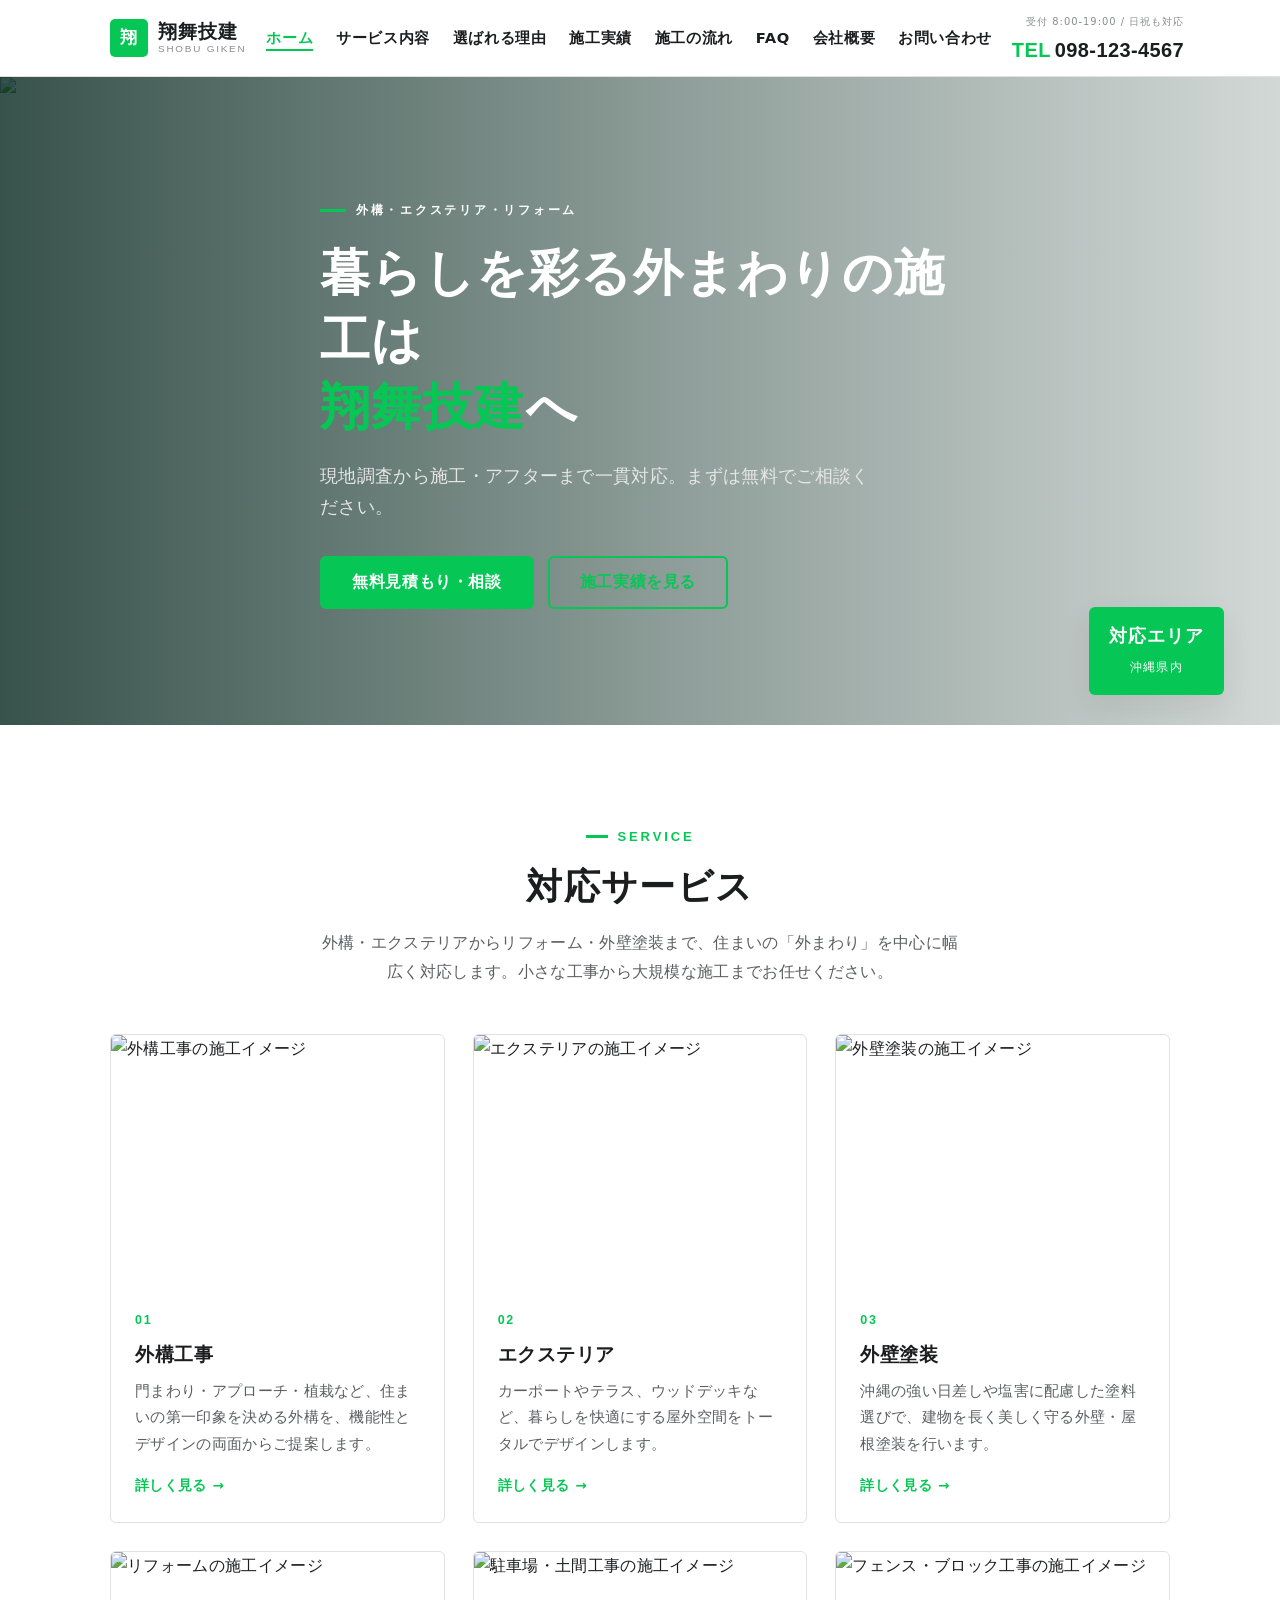
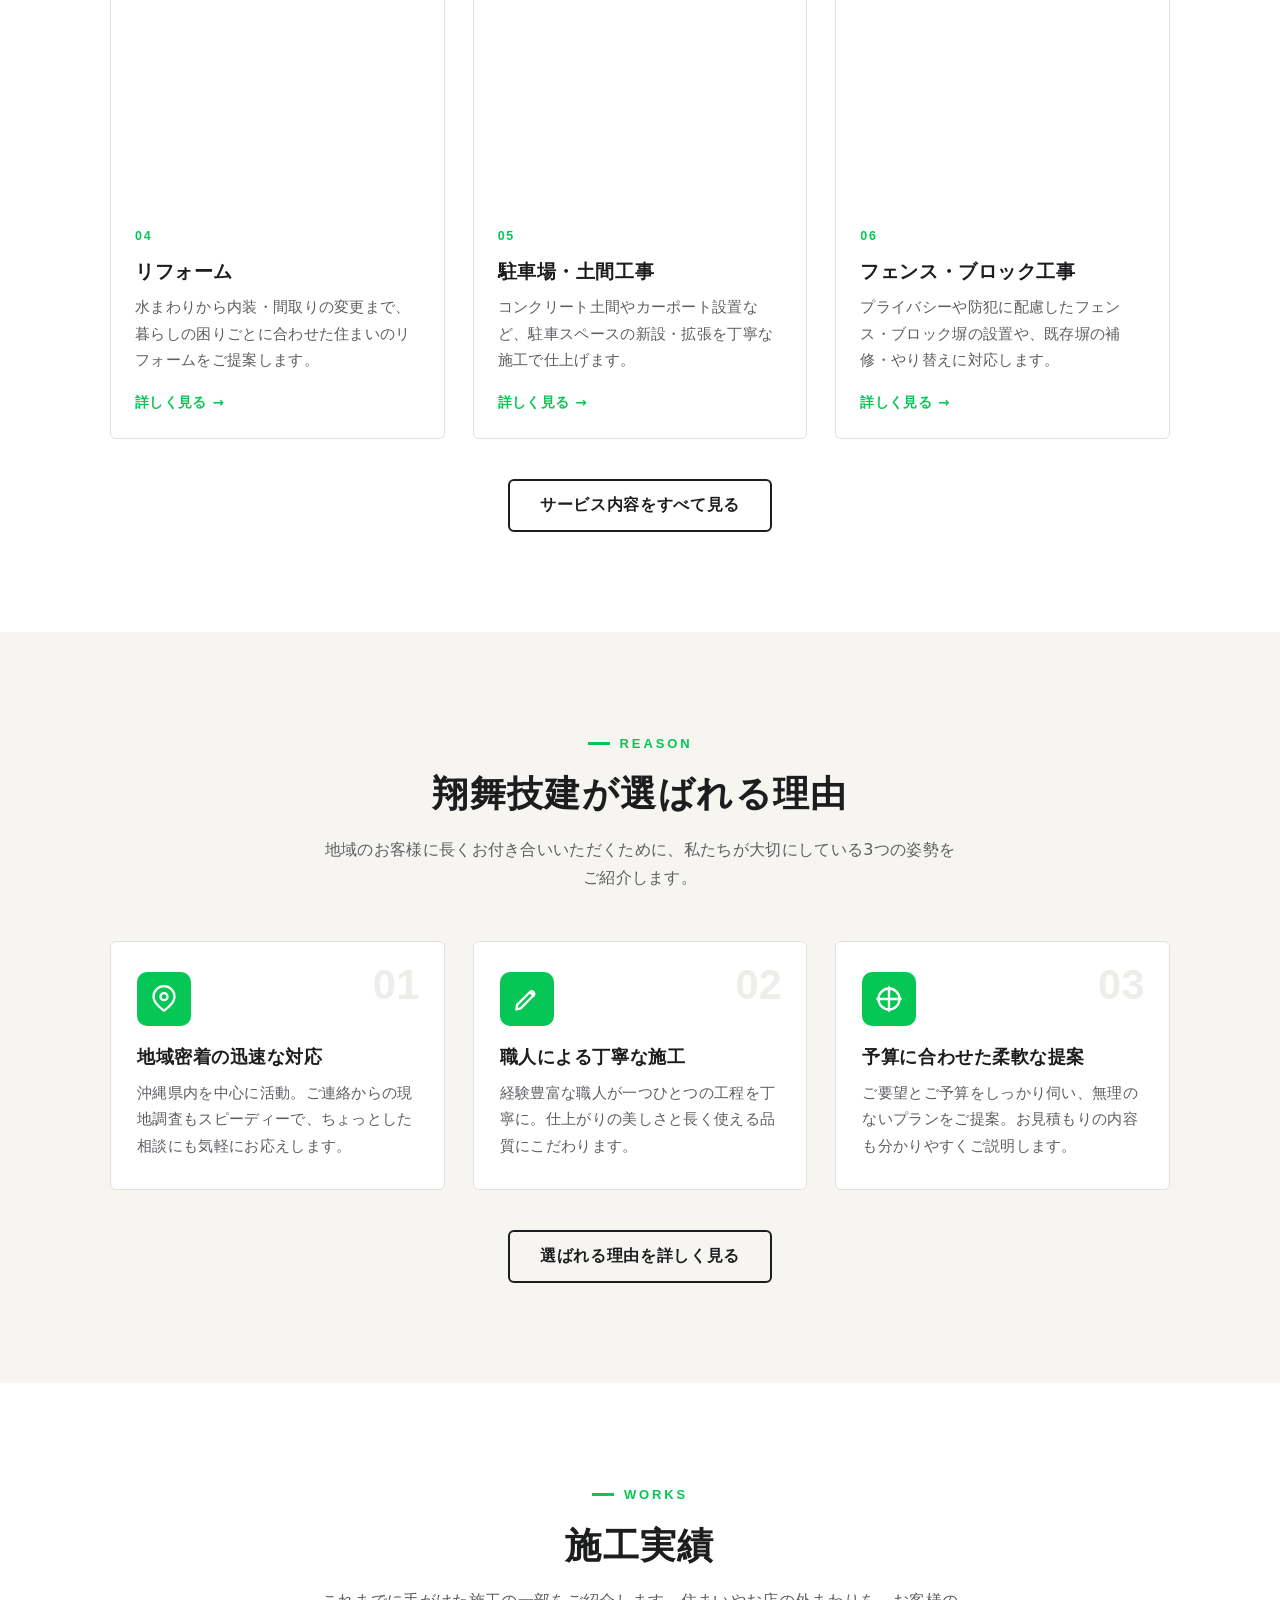
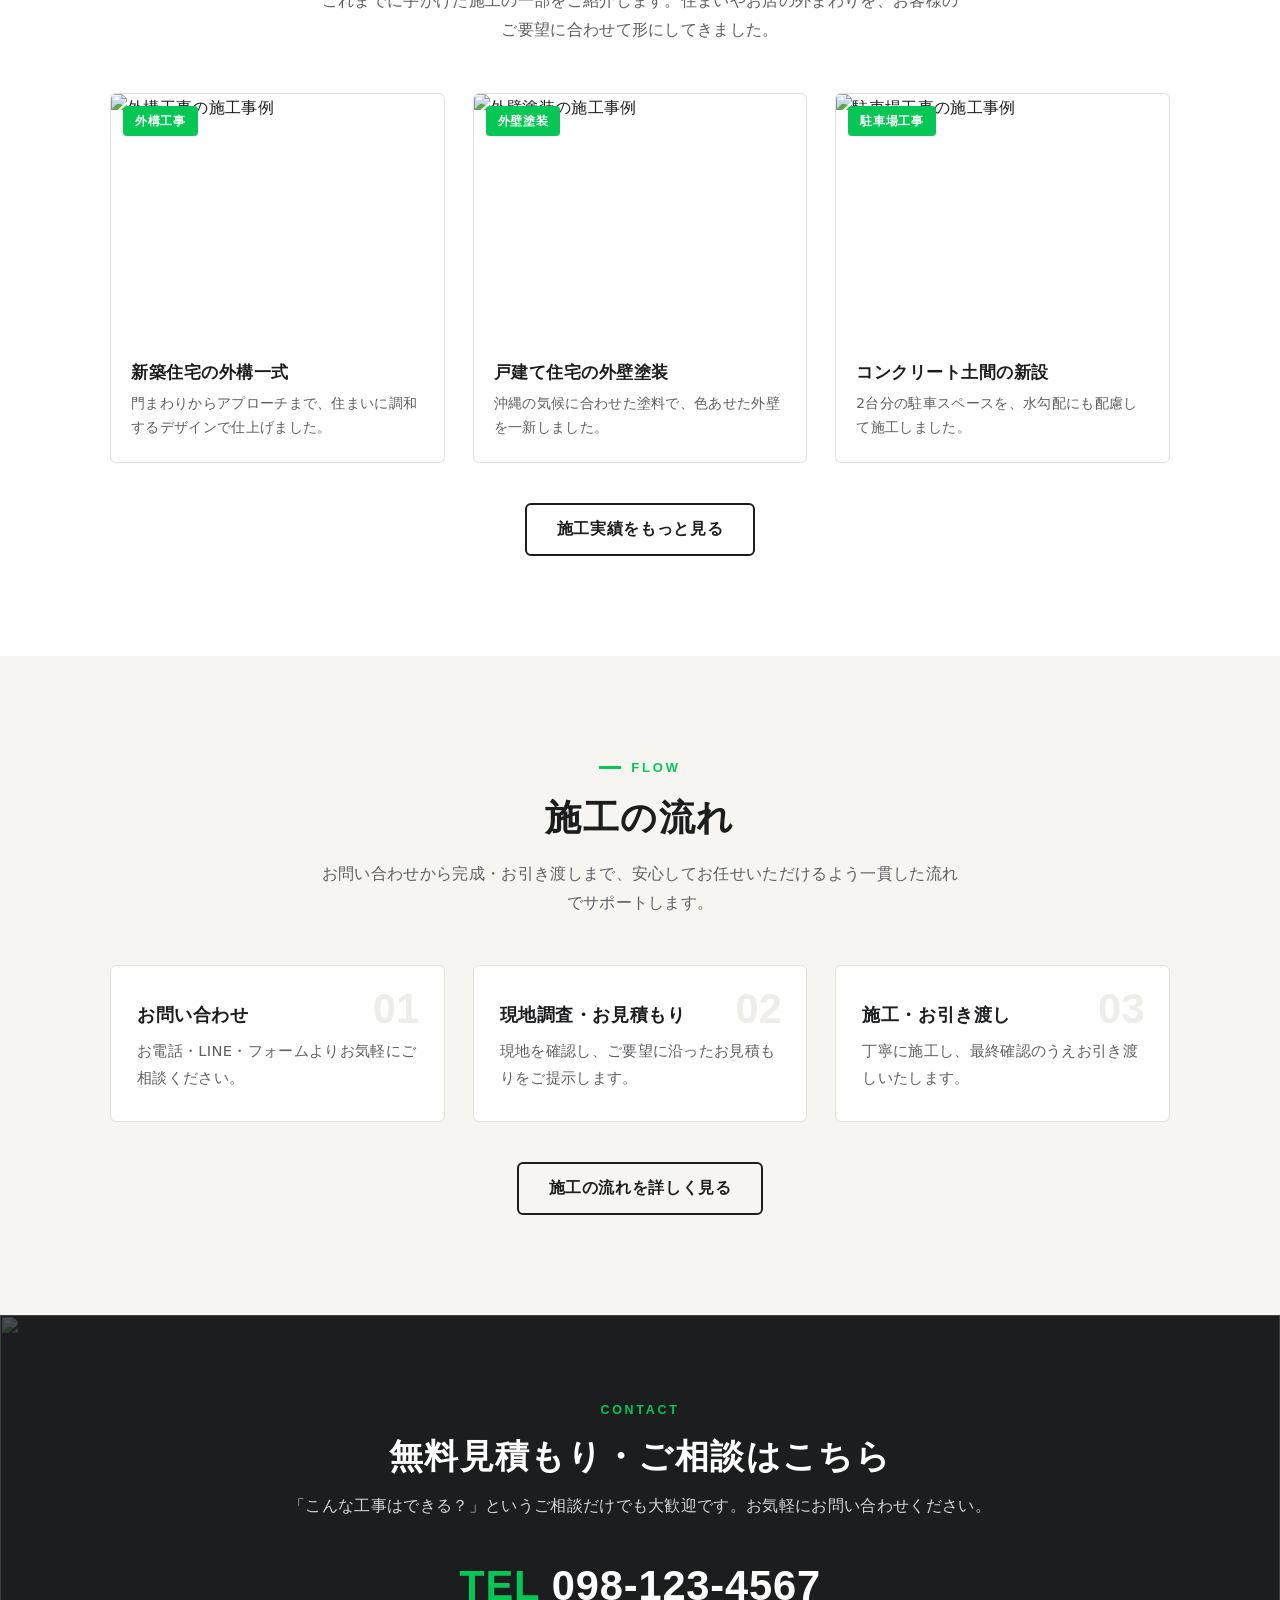
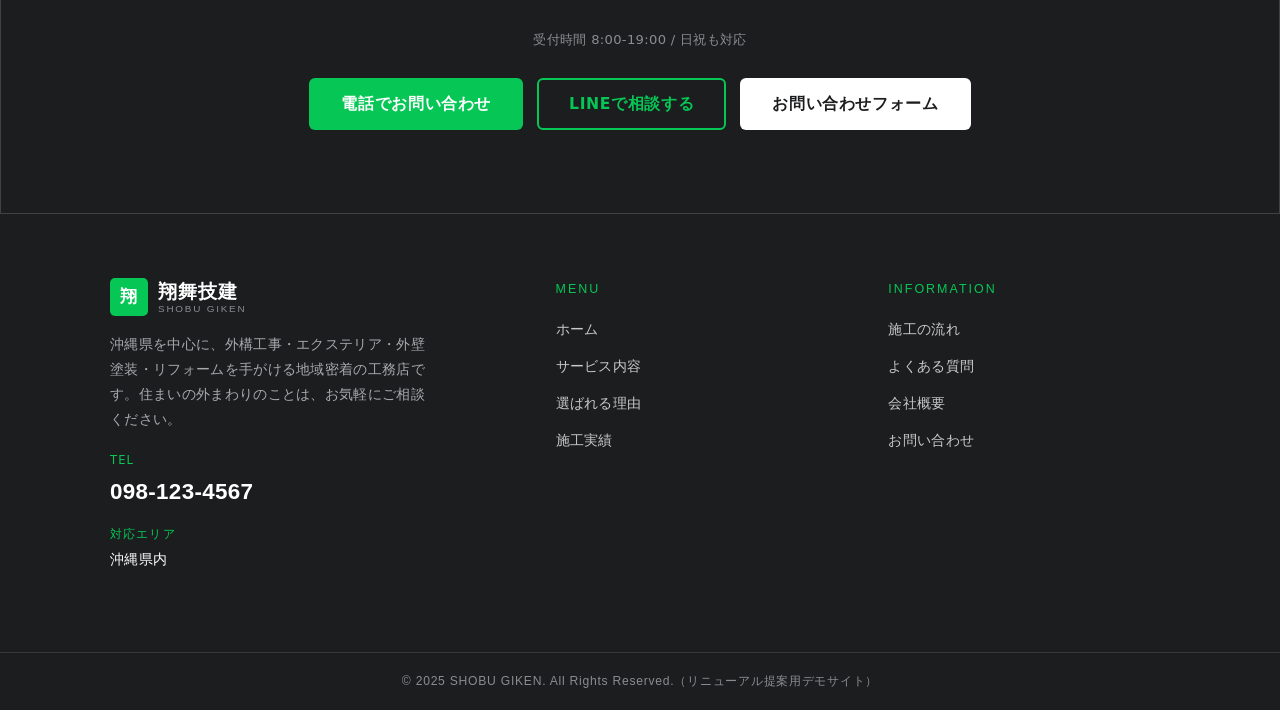
==== index.html @ d0e935ce "first commit" ====
<!DOCTYPE html>
<html lang="ja">
<head>
  <meta charset="UTF-8">
  <meta name="viewport" content="width=device-width, initial-scale=1.0">
  <title>翔舞技建｜沖縄の外構工事・エクステリア・リフォーム</title>
  <meta name="description" content="沖縄県で外構工事・エクステリア・外壁塗装・リフォームを手がける翔舞技建。地域に根ざした確かな施工で、住まいの外まわりからリフォームまで安心をお届けします。">
  <link rel="stylesheet" href="css/style.css">
</head>
<body>

  <!-- ============ 共通ヘッダー ============ -->
  <header class="site-header">
    <div class="container header-inner">
      <!-- ロゴ -->
      <a href="index.html" class="logo">
        <span class="logo__mark">翔</span>
        <span class="logo__text">
          <span class="logo__name">翔舞技建</span>
          <span class="logo__sub">Shobu Giken</span>
        </span>
      </a>

      <!-- グローバルナビ -->
      <nav class="gnav" id="globalNav" aria-label="メインメニュー">
        <ul class="gnav__list">
          <li><a href="index.html"    class="gnav__link is-active">ホーム</a></li>
          <li><a href="service.html"  class="gnav__link">サービス内容</a></li>
          <li><a href="strength.html" class="gnav__link">選ばれる理由</a></li>
          <li><a href="works.html"    class="gnav__link">施工実績</a></li>
          <li><a href="flow.html"     class="gnav__link">施工の流れ</a></li>
          <li><a href="faq.html"      class="gnav__link">FAQ</a></li>
          <li><a href="company.html"  class="gnav__link">会社概要</a></li>
          <li><a href="contact.html"  class="gnav__link">お問い合わせ</a></li>
        </ul>
        <!-- スマホドロワー内に電話を再掲 -->
        <a href="tel:0981234567" class="gnav__tel">
          <small>お電話でのお問い合わせ</small>
          <b>098-123-4567</b>
        </a>
      </nav>

      <!-- 電話番号（PCヘッダー右上） -->
      <a href="tel:0981234567" class="header-tel">
        <span class="header-tel__label">受付 8:00-19:00 / 日祝も対応</span>
        <span class="header-tel__num"><span>TEL</span>098-123-4567</span>
      </a>

      <!-- ハンバーガー -->
      <button class="hamburger" type="button" aria-label="メニューを開く" aria-controls="globalNav" aria-expanded="false">
        <span></span>
      </button>
    </div>
  </header>
  <div class="nav-overlay" aria-hidden="true"></div>

  <!-- ============ ファーストビュー ============ -->
  <section class="hero">
    <img class="hero__bg" src="https://images.unsplash.com/photo-1568605114967-8130f3a36994?auto=format&fit=crop&w=1600&q=80" alt="外構の施工イメージ">
    <div class="container hero__inner">
      <p class="hero__eyebrow">外構・エクステリア・リフォーム</p>
      <h1 class="hero__title">暮らしを彩る外まわりの施工は<br><span class="accent">翔舞技建</span>へ</h1>
      <p class="hero__sub">現地調査から施工・アフターまで一貫対応。まずは無料でご相談ください。</p>
      <div class="hero__actions">
        <a href="contact.html" class="btn btn--primary">無料見積もり・相談</a>
        <a href="works.html" class="btn btn--line">施工実績を見る</a>
      </div>
    </div>
    <div class="hero__badge">
      <strong>対応エリア</strong>
      <span>沖縄県内</span>
    </div>
  </section>

  <!-- ============ サービス概要 ============ -->
  <section class="section">
    <div class="container">
      <div class="center-head reveal">
        <p class="eyebrow">Service</p>
        <h2 class="section-title">対応サービス</h2>
        <p class="section-lead">外構・エクステリアからリフォーム・外壁塗装まで、住まいの「外まわり」を中心に幅広く対応します。小さな工事から大規模な施工までお任せください。</p>
      </div>

      <div class="grid grid--3" style="margin-top:48px;">
        <article class="service-card reveal">
          <img class="service-card__img" src="https://source.unsplash.com/800x600/?exterior,gate" alt="外構工事の施工イメージ">
          <div class="service-card__body">
            <span class="service-card__no">01</span>
            <h3 class="service-card__title">外構工事</h3>
            <p class="service-card__text">門まわり・アプローチ・植栽など、住まいの第一印象を決める外構を、機能性とデザインの両面からご提案します。</p>
            <a href="service.html" class="service-card__more">詳しく見る</a>
          </div>
        </article>

        <article class="service-card reveal">
          <img class="service-card__img" src="https://source.unsplash.com/800x600/?deck,terrace" alt="エクステリアの施工イメージ">
          <div class="service-card__body">
            <span class="service-card__no">02</span>
            <h3 class="service-card__title">エクステリア</h3>
            <p class="service-card__text">カーポートやテラス、ウッドデッキなど、暮らしを快適にする屋外空間をトータルでデザインします。</p>
            <a href="service.html" class="service-card__more">詳しく見る</a>
          </div>
        </article>

        <article class="service-card reveal">
          <img class="service-card__img" src="https://source.unsplash.com/800x600/?painting,house" alt="外壁塗装の施工イメージ">
          <div class="service-card__body">
            <span class="service-card__no">03</span>
            <h3 class="service-card__title">外壁塗装</h3>
            <p class="service-card__text">沖縄の強い日差しや塩害に配慮した塗料選びで、建物を長く美しく守る外壁・屋根塗装を行います。</p>
            <a href="service.html" class="service-card__more">詳しく見る</a>
          </div>
        </article>

        <article class="service-card reveal">
          <img class="service-card__img" src="https://source.unsplash.com/800x600/?interior,renovation" alt="リフォームの施工イメージ">
          <div class="service-card__body">
            <span class="service-card__no">04</span>
            <h3 class="service-card__title">リフォーム</h3>
            <p class="service-card__text">水まわりから内装・間取りの変更まで、暮らしの困りごとに合わせた住まいのリフォームをご提案します。</p>
            <a href="service.html" class="service-card__more">詳しく見る</a>
          </div>
        </article>

        <article class="service-card reveal">
          <img class="service-card__img" src="https://source.unsplash.com/800x600/?parking,concrete" alt="駐車場・土間工事の施工イメージ">
          <div class="service-card__body">
            <span class="service-card__no">05</span>
            <h3 class="service-card__title">駐車場・土間工事</h3>
            <p class="service-card__text">コンクリート土間やカーポート設置など、駐車スペースの新設・拡張を丁寧な施工で仕上げます。</p>
            <a href="service.html" class="service-card__more">詳しく見る</a>
          </div>
        </article>

        <article class="service-card reveal">
          <img class="service-card__img" src="https://source.unsplash.com/800x600/?fence,wall" alt="フェンス・ブロック工事の施工イメージ">
          <div class="service-card__body">
            <span class="service-card__no">06</span>
            <h3 class="service-card__title">フェンス・ブロック工事</h3>
            <p class="service-card__text">プライバシーや防犯に配慮したフェンス・ブロック塀の設置や、既存塀の補修・やり替えに対応します。</p>
            <a href="service.html" class="service-card__more">詳しく見る</a>
          </div>
        </article>
      </div>

      <div class="text-center" style="margin-top:40px;">
        <a href="service.html" class="btn btn--ghost">サービス内容をすべて見る</a>
      </div>
    </div>
  </section>

  <!-- ============ 選ばれる理由（概要） ============ -->
  <section class="section section--paper">
    <div class="container">
      <div class="center-head reveal">
        <p class="eyebrow">Reason</p>
        <h2 class="section-title">翔舞技建が選ばれる理由</h2>
        <p class="section-lead">地域のお客様に長くお付き合いいただくために、私たちが大切にしている3つの姿勢をご紹介します。</p>
      </div>

      <div class="grid grid--3" style="margin-top:48px;">
        <div class="reason-card reveal">
          <span class="reason-card__no">01</span>
          <div class="reason-card__icon" aria-hidden="true">
            <svg viewBox="0 0 24 24" fill="none" stroke="currentColor" stroke-width="2" stroke-linecap="round" stroke-linejoin="round"><path d="M21 10c0 6-9 12-9 12s-9-6-9-12a9 9 0 0 1 18 0Z"/><circle cx="12" cy="10" r="3"/></svg>
          </div>
          <h3 class="reason-card__title">地域密着の迅速な対応</h3>
          <p class="reason-card__text">沖縄県内を中心に活動。ご連絡からの現地調査もスピーディーで、ちょっとした相談にも気軽にお応えします。</p>
        </div>

        <div class="reason-card reveal">
          <span class="reason-card__no">02</span>
          <div class="reason-card__icon" aria-hidden="true">
            <svg viewBox="0 0 24 24" fill="none" stroke="currentColor" stroke-width="2" stroke-linecap="round" stroke-linejoin="round"><path d="m14.7 6.3 3 3M3 21l3.5-1 11-11a2.1 2.1 0 0 0-3-3l-11 11Z"/></svg>
          </div>
          <h3 class="reason-card__title">職人による丁寧な施工</h3>
          <p class="reason-card__text">経験豊富な職人が一つひとつの工程を丁寧に。仕上がりの美しさと長く使える品質にこだわります。</p>
        </div>

        <div class="reason-card reveal">
          <span class="reason-card__no">03</span>
          <div class="reason-card__icon" aria-hidden="true">
            <svg viewBox="0 0 24 24" fill="none" stroke="currentColor" stroke-width="2" stroke-linecap="round" stroke-linejoin="round"><path d="M12 2v20M2 12h20"/><circle cx="12" cy="12" r="9"/></svg>
          </div>
          <h3 class="reason-card__title">予算に合わせた柔軟な提案</h3>
          <p class="reason-card__text">ご要望とご予算をしっかり伺い、無理のないプランをご提案。お見積もりの内容も分かりやすくご説明します。</p>
        </div>
      </div>

      <div class="text-center" style="margin-top:40px;">
        <a href="strength.html" class="btn btn--ghost">選ばれる理由を詳しく見る</a>
      </div>
    </div>
  </section>

  <!-- ============ 施工実績（一部） ============ -->
  <section class="section">
    <div class="container">
      <div class="center-head reveal">
        <p class="eyebrow">Works</p>
        <h2 class="section-title">施工実績</h2>
        <p class="section-lead">これまでに手がけた施工の一部をご紹介します。住まいやお店の外まわりを、お客様のご要望に合わせて形にしてきました。</p>
      </div>

      <div class="grid grid--3" style="margin-top:48px;">
        <article class="work-card reveal">
          <div class="work-card__thumb">
            <img src="https://placehold.co/800x600/d9d7d3/8a8c90?text=WORKS+01" alt="外構工事の施工事例">
            <span class="work-card__cat">外構工事</span>
          </div>
          <div class="work-card__body">
            <h3 class="work-card__title">新築住宅の外構一式</h3>
            <p class="work-card__text">門まわりからアプローチまで、住まいに調和するデザインで仕上げました。</p>
          </div>
        </article>

        <article class="work-card reveal">
          <div class="work-card__thumb">
            <img src="https://placehold.co/800x600/d3d1cd/8a8c90?text=WORKS+02" alt="外壁塗装の施工事例">
            <span class="work-card__cat">外壁塗装</span>
          </div>
          <div class="work-card__body">
            <h3 class="work-card__title">戸建て住宅の外壁塗装</h3>
            <p class="work-card__text">沖縄の気候に合わせた塗料で、色あせた外壁を一新しました。</p>
          </div>
        </article>

        <article class="work-card reveal">
          <div class="work-card__thumb">
            <img src="https://placehold.co/800x600/d9d7d3/8a8c90?text=WORKS+03" alt="駐車場工事の施工事例">
            <span class="work-card__cat">駐車場工事</span>
          </div>
          <div class="work-card__body">
            <h3 class="work-card__title">コンクリート土間の新設</h3>
            <p class="work-card__text">2台分の駐車スペースを、水勾配にも配慮して施工しました。</p>
          </div>
        </article>
      </div>

      <div class="text-center" style="margin-top:40px;">
        <a href="works.html" class="btn btn--ghost">施工実績をもっと見る</a>
      </div>
    </div>
  </section>

  <!-- ============ 施工の流れ（簡易） ============ -->
  <section class="section section--paper">
    <div class="container">
      <div class="center-head reveal">
        <p class="eyebrow">Flow</p>
        <h2 class="section-title">施工の流れ</h2>
        <p class="section-lead">お問い合わせから完成・お引き渡しまで、安心してお任せいただけるよう一貫した流れでサポートします。</p>
      </div>

      <div class="grid grid--3" style="margin-top:48px;">
        <div class="reason-card reveal">
          <span class="reason-card__no">01</span>
          <h3 class="reason-card__title" style="margin-top:6px;">お問い合わせ</h3>
          <p class="reason-card__text">お電話・LINE・フォームよりお気軽にご相談ください。</p>
        </div>
        <div class="reason-card reveal">
          <span class="reason-card__no">02</span>
          <h3 class="reason-card__title" style="margin-top:6px;">現地調査・お見積もり</h3>
          <p class="reason-card__text">現地を確認し、ご要望に沿ったお見積もりをご提示します。</p>
        </div>
        <div class="reason-card reveal">
          <span class="reason-card__no">03</span>
          <h3 class="reason-card__title" style="margin-top:6px;">施工・お引き渡し</h3>
          <p class="reason-card__text">丁寧に施工し、最終確認のうえお引き渡しいたします。</p>
        </div>
      </div>

      <div class="text-center" style="margin-top:40px;">
        <a href="flow.html" class="btn btn--ghost">施工の流れを詳しく見る</a>
      </div>
    </div>
  </section>

  <!-- ============ CTA ============ -->
  <section class="cta">
    <img class="cta__bg" src="https://placehold.co/1600x600/1c1d1f/3a3c42?text=+" alt="">
    <div class="container cta__inner">
      <p class="cta__eyebrow">Contact</p>
      <h2 class="cta__title">無料見積もり・ご相談はこちら</h2>
      <p class="cta__text">「こんな工事はできる？」というご相談だけでも大歓迎です。お気軽にお問い合わせください。</p>
      <p class="cta__tel"><span>TEL</span> 098-123-4567</p>
      <p class="cta__hours">受付時間 8:00-19:00 / 日祝も対応</p>
      <div class="cta__actions">
        <a href="tel:0981234567" class="btn btn--primary">電話でお問い合わせ</a>
        <a href="#" class="btn btn--line">LINEで相談する</a>
        <a href="contact.html" class="btn btn--white">お問い合わせフォーム</a>
      </div>
    </div>
  </section>

  <!-- ============ 共通フッター ============ -->
  <footer class="site-footer">
    <div class="container footer-top">
      <div class="footer-brand">
        <a href="index.html" class="logo">
          <span class="logo__mark">翔</span>
          <span class="logo__text">
            <span class="logo__name">翔舞技建</span>
            <span class="logo__sub">Shobu Giken</span>
          </span>
        </a>
        <p class="footer-desc">沖縄県を中心に、外構工事・エクステリア・外壁塗装・リフォームを手がける地域密着の工務店です。住まいの外まわりのことは、お気軽にご相談ください。</p>
        <dl class="footer-info">
          <dt>TEL</dt>
          <dd class="tel-big">098-123-4567</dd>
          <dt>対応エリア</dt>
          <dd>沖縄県内</dd>
        </dl>
      </div>

      <div class="footer-col">
        <p class="footer-col__title">Menu</p>
        <ul class="footer-nav">
          <li><a href="index.html">ホーム</a></li>
          <li><a href="service.html">サービス内容</a></li>
          <li><a href="strength.html">選ばれる理由</a></li>
          <li><a href="works.html">施工実績</a></li>
        </ul>
      </div>

      <div class="footer-col">
        <p class="footer-col__title">Information</p>
        <ul class="footer-nav">
          <li><a href="flow.html">施工の流れ</a></li>
          <li><a href="faq.html">よくある質問</a></li>
          <li><a href="company.html">会社概要</a></li>
          <li><a href="contact.html">お問い合わせ</a></li>
        </ul>
      </div>
    </div>
    <div class="footer-bottom">
      &copy; 2025 SHOBU GIKEN. All Rights Reserved.（リニューアル提案用デモサイト）
    </div>
  </footer>

  <!-- ============ スマホ下部固定CTA ============ -->
  <nav class="sp-cta" aria-label="お問い合わせ">
    <a class="sp-cta__tel" href="tel:0981234567">
      <svg viewBox="0 0 24 24" fill="none" stroke="currentColor" stroke-width="2" stroke-linecap="round" stroke-linejoin="round"><path d="M22 16.92v3a2 2 0 0 1-2.18 2 19.79 19.79 0 0 1-8.63-3.07 19.5 19.5 0 0 1-6-6 19.79 19.79 0 0 1-3.07-8.67A2 2 0 0 1 4.11 2h3a2 2 0 0 1 2 1.72c.13.96.36 1.9.7 2.81a2 2 0 0 1-.45 2.11L8.09 9.91a16 16 0 0 0 6 6l1.27-1.27a2 2 0 0 1 2.11-.45c.91.34 1.85.57 2.81.7A2 2 0 0 1 22 16.92Z"/></svg>
      電話
    </a>
    <a class="sp-cta__line" href="#">
      <svg viewBox="0 0 24 24" fill="none" stroke="currentColor" stroke-width="2" stroke-linecap="round" stroke-linejoin="round"><path d="M21 11.5a8.38 8.38 0 0 1-8.5 8.5 8.5 8.5 0 0 1-3.8-.9L3 21l1.9-5.7A8.38 8.38 0 0 1 4 11.5 8.5 8.5 0 0 1 12.5 3 8.38 8.38 0 0 1 21 11.5Z"/></svg>
      LINE
    </a>
    <a class="sp-cta__form" href="contact.html">
      <svg viewBox="0 0 24 24" fill="none" stroke="currentColor" stroke-width="2" stroke-linecap="round" stroke-linejoin="round"><path d="M4 4h16v12H5.17L4 17.17V4Z"/><path d="M8 9h8M8 12h5"/></svg>
      無料相談
    </a>
  </nav>

  <script src="js/main.js"></script>
</body>
</html>
---- css/style.css ----
@charset "UTF-8";
/* =============================================================
   翔舞技建 リニューアル提案デモ  共通スタイル
   配色 : 白 / オフホワイト / インク(黒) / グレー + アクセント(オレンジ)
   ============================================================= */

/* -------------------------------------------------------------
   1. デザイントークン（CSS変数）
   ------------------------------------------------------------- */
:root {
  /* カラー */
  --c-white:   #ffffff;
  --c-paper:   #f6f5f2;   /* セクション背景の微妙な暖色オフホワイト */
  --c-paper-2: #efedea;
  --c-ink:     #1c1d1f;   /* ほぼ黒（見出し・ヘッダー・フッター） */
  --c-ink-2:   #2a2b2e;
  --c-gray:    #5c5e62;   /* 本文グレー */
  --c-gray-2:  #8a8c90;   /* 補助テキスト */
  --c-line:    #e3e1dd;   /* 罫線 */
  --c-accent:  #06c755;   /* アクセント：グリーン（参考サイト寄せ） */
  --c-accent-d:#058a44;   /* アクセント濃（hover） */
  --c-line-acc:#dff8e8;   /* アクセント薄 */

  /* タイポ */
  --font-base: "Hiragino Kaku Gothic ProN", "Hiragino Sans",
               "BIZ UDPGothic", "Yu Gothic", "Meiryo", system-ui, sans-serif;
  --font-en:   "Helvetica Neue", Arial, "Hiragino Kaku Gothic ProN", sans-serif;

  /* レイアウト */
  --container: 1140px;
  --gutter: clamp(20px, 5vw, 40px);
  --radius: 6px;
  --shadow: 0 12px 30px rgba(28, 29, 31, 0.08);
  --shadow-hover: 0 18px 40px rgba(28, 29, 31, 0.14);
  --header-h: 76px;
}

/* -------------------------------------------------------------
   2. リセット / ベース
   ------------------------------------------------------------- */
*, *::before, *::after { box-sizing: border-box; }

html { scroll-behavior: smooth; }

body {
  margin: 0;
  font-family: var(--font-base);
  color: var(--c-ink);
  background: var(--c-white);
  line-height: 1.8;
  font-size: 16px;
  letter-spacing: 0.02em;
  -webkit-font-smoothing: antialiased;
  /* スマホ下部固定CTA分の余白（後でメディアクエリで調整） */
}

img { max-width: 100%; height: auto; display: block; }

a { color: inherit; text-decoration: none; transition: color 0.2s ease; }

h1, h2, h3, h4 { line-height: 1.4; margin: 0; font-weight: 700; }

p { margin: 0; }

ul { margin: 0; padding: 0; list-style: none; }

/* アクセシビリティ：キーボードフォーカス */
a:focus-visible, button:focus-visible, input:focus-visible,
textarea:focus-visible, select:focus-visible, summary:focus-visible {
  outline: 3px solid var(--c-accent);
  outline-offset: 2px;
}

/* モーション控えめ設定の尊重 */
@media (prefers-reduced-motion: reduce) {
  * { animation: none !important; transition: none !important; scroll-behavior: auto !important; }
}

/* -------------------------------------------------------------
   3. レイアウト共通ユーティリティ
   ------------------------------------------------------------- */
.container {
  width: 100%;
  max-width: var(--container);
  margin-inline: auto;
  padding-inline: var(--gutter);
}

.section {
  padding-block: clamp(56px, 8vw, 100px);
}

.section--paper { background: var(--c-paper); }
.section--ink   { background: var(--c-ink); color: var(--c-white); }

/* セクション見出しの「作法」：アクセント角 + 英字ラベル + 日本語見出し */
.eyebrow {
  display: inline-flex;
  align-items: center;
  gap: 10px;
  font-family: var(--font-en);
  font-size: 13px;
  font-weight: 700;
  letter-spacing: 0.22em;
  text-transform: uppercase;
  color: var(--c-accent);
  margin: 0 0 14px;
}
.eyebrow::before {
  content: "";
  width: 22px;
  height: 3px;
  background: var(--c-accent);
  display: inline-block;
}

.section-title {
  font-size: clamp(1.5rem, 1.1rem + 1.8vw, 2.25rem);
  letter-spacing: 0.04em;
  margin-bottom: 16px;
}
.section-lead {
  color: var(--c-gray);
  max-width: 640px;
  font-size: 1rem;
}
.section--ink .section-lead { color: #d6d6d6; }

.text-center { text-align: center; }
.center-head { display: flex; flex-direction: column; align-items: center; }
.center-head .section-lead { text-align: center; }

/* -------------------------------------------------------------
   4. ボタン
   ------------------------------------------------------------- */
.btn {
  display: inline-flex;
  align-items: center;
  justify-content: center;
  gap: 8px;
  padding: 15px 30px;
  font-family: var(--font-base);
  font-size: 0.98rem;
  font-weight: 700;
  letter-spacing: 0.04em;
  border: 2px solid transparent;
  border-radius: var(--radius);
  cursor: pointer;
  transition: transform 0.15s ease, background 0.2s ease, color 0.2s ease, border-color 0.2s ease;
  line-height: 1.2;
}
.btn:hover { transform: translateY(-2px); }

.btn--primary { background: var(--c-accent); color: #fff; }
.btn--primary:hover { background: var(--c-accent-d); }

.btn--line { background: transparent; color: var(--c-accent); border-color: var(--c-accent); }
.btn--line:hover { background: var(--c-accent); color: #fff; }

.btn--ghost { background: transparent; color: var(--c-ink); border-color: var(--c-ink); }
.btn--ghost:hover { background: var(--c-ink); color: #fff; }

.btn--ghost-light { background: transparent; color: #fff; border-color: rgba(255,255,255,0.6); }
.btn--ghost-light:hover { background: #fff; color: var(--c-ink); border-color: #fff; }

.btn--white { background: #fff; color: var(--c-ink); }
.btn--white:hover { background: var(--c-paper-2); }

.btn-icon { width: 1.05em; height: 1.05em; flex: none; }

/* -------------------------------------------------------------
   5. ヘッダー / ナビ
   ------------------------------------------------------------- */
.site-header {
  position: sticky;
  top: 0;
  z-index: 50;
  background: rgba(255,255,255,0.96);
  backdrop-filter: blur(6px);
  border-bottom: 1px solid var(--c-line);
}
.header-inner {
  height: var(--header-h);
  display: flex;
  align-items: center;
  justify-content: space-between;
  gap: 20px;
}

/* ヘッダー内の縦揃えを安定させる調整 */
.header-inner > * {
  display: flex;
  align-items: center;
}

.gnav__list { align-items: center; }

/* 電話表示を横並びにして文字のずれを抑える（モバイルは縦並び） */
.header-tel {
  display: flex;
  flex-direction: row;
  align-items: center;
  gap: 12px;
  flex: none;
}
.header-tel__label {
  font-size: 0.72rem;
  letter-spacing: 0.08em;
  color: var(--c-gray-2);
  margin: 0;
}
.header-tel__num {
  font-family: var(--font-en);
  font-size: 1.05rem;
  font-weight: 700;
  line-height: 1;
}

@media (max-width: 900px) {
  .header-tel {
    flex-direction: column;
    align-items: flex-end;
    gap: 2px;
  }
  .gnav { display: none; }
  .hamburger { display: block; }
}

/* ロゴ */
.logo { display: flex; align-items: center; gap: 10px; flex: none; }
.logo__mark {
  width: 38px; height: 38px;
  display: grid; place-items: center;
  background: var(--c-accent);
  color: #fff;
  font-family: var(--font-en);
  font-weight: 700;
  font-size: 1.05rem;
  border-radius: 5px;
}
.logo__text { display: flex; flex-direction: column; line-height: 1.15; }
.logo__name { font-size: 1.2rem; font-weight: 700; letter-spacing: 0.06em; }
.logo__sub  { font-family: var(--font-en); font-size: 0.62rem; letter-spacing: 0.18em; color: var(--c-gray-2); text-transform: uppercase; }

/* PCナビ */
.gnav { margin-left: auto; }
.gnav__list { display: flex; align-items: center; gap: clamp(14px, 1.8vw, 26px); }
.gnav__link {
  position: relative;
  font-size: 0.92rem;
  font-weight: 700;
  letter-spacing: 0.04em;
  padding-block: 6px;
  color: var(--c-ink);
}

/* ナビ・ロゴの文字折返しを防ぎ、縦ずれを回避 */
.gnav__list { flex-wrap: nowrap; }
.gnav__list li { display: inline-flex; align-items: center; }
.gnav__link { white-space: nowrap; line-height: 1; }
.logo__text, .logo__name, .logo__sub { white-space: nowrap; }
.gnav__link::after {
  content: "";
  position: absolute;
  left: 0; bottom: 0;
  width: 100%; height: 2px;
  background: var(--c-accent);
  transform: scaleX(0);
  transform-origin: left;
  transition: transform 0.25s ease;
}
.gnav__link:hover { color: var(--c-accent); }
.gnav__link:hover::after,
.gnav__link.is-active::after { transform: scaleX(1); }
.gnav__link.is-active { color: var(--c-accent); }

/* 電話（ヘッダー右上） */
.header-tel { display: flex; flex-direction: column; align-items: flex-end; line-height: 1.2; flex: none; }
.header-tel__label { font-size: 0.62rem; letter-spacing: 0.1em; color: var(--c-gray-2); }
.header-tel__num {
  font-family: var(--font-en);
  font-size: 1.25rem;
  font-weight: 700;
  color: var(--c-ink);
  letter-spacing: 0.02em;
}
.header-tel__num span { color: var(--c-accent); margin-right: 4px; }

/* ハンバーガー */
.hamburger {
  display: none;
  width: 46px; height: 46px;
  border: none; background: var(--c-ink);
  border-radius: 6px;
  position: relative;
  cursor: pointer;
  flex: none;
}
.hamburger span,
.hamburger span::before,
.hamburger span::after {
  content: "";
  position: absolute;
  left: 50%; top: 50%;
  width: 22px; height: 2px;
  background: #fff;
  transform: translate(-50%, -50%);
  transition: transform 0.3s ease, opacity 0.2s ease;
}
.hamburger span::before { transform: translate(-50%, -8px); }
.hamburger span::after  { transform: translate(-50%, 6px); }
.hamburger.is-open span { background: transparent; }
.hamburger.is-open span::before { transform: translate(-50%, 0) rotate(45deg); }
.hamburger.is-open span::after  { transform: translate(-50%, 0) rotate(-45deg); }

/* -------------------------------------------------------------
   6. ファーストビュー（トップ）
   ------------------------------------------------------------- */
.hero {
  position: relative;
  min-height: clamp(460px, 72vh, 680px);
  display: flex;
  align-items: center;
  color: #fff;
  overflow: hidden;
}
.hero__bg {
  position: absolute; inset: 0;
  width: 100%; height: 100%;
  object-fit: cover;
  z-index: -2;
}
.hero::after { /* 暗幕オーバーレイ（色味を参考サイト寄せのグリーン系に調整） */
  content: "";
  position: absolute; inset: 0;
  background: linear-gradient(90deg, rgba(6,40,30,0.80) 0%, rgba(6,40,30,0.44) 55%, rgba(6,40,30,0.18) 100%);
  z-index: -1;
}
.hero__inner { padding-block: 60px; max-width: 720px; }
.hero__eyebrow {
  display: inline-flex; align-items: center; gap: 10px;
  font-family: var(--font-en);
  letter-spacing: 0.22em; font-size: 0.78rem; font-weight: 700;
  text-transform: uppercase; margin-bottom: 18px;
}
.hero__eyebrow::before { content: ""; width: 26px; height: 3px; background: var(--c-accent); }
.hero__title {
  font-size: clamp(1.7rem, 1.1rem + 3.2vw, 3.1rem);
  line-height: 1.35;
  letter-spacing: 0.03em;
  margin-bottom: 20px;
}
.hero__title .accent { color: var(--c-accent); }
.hero__sub { font-size: clamp(0.95rem, 0.9rem + 0.3vw, 1.1rem); color: #e6e6e6; margin-bottom: 32px; max-width: 560px; }
.hero__actions { display: flex; flex-wrap: wrap; gap: 14px; }

/* 下部の地域バッジ */
.hero__badge {
  position: absolute;
  right: clamp(20px, 5vw, 56px);
  bottom: 30px;
  background: var(--c-accent);
  color: #fff;
  padding: 14px 20px;
  border-radius: var(--radius);
  text-align: center;
  z-index: 1;
  box-shadow: var(--shadow);
}
.hero__badge strong { display: block; font-size: 1.1rem; letter-spacing: 0.06em; }
.hero__badge span { font-size: 0.72rem; letter-spacing: 0.1em; }

/* -------------------------------------------------------------
   7. 下層ページの簡易ヒーロー + パンくず
   ------------------------------------------------------------- */
.page-hero {
  position: relative;
  color: #fff;
  padding-block: clamp(46px, 8vw, 84px);
  background: var(--c-ink);
  overflow: hidden;
}
.page-hero__bg {
  position: absolute; inset: 0; width: 100%; height: 100%;
  object-fit: cover; opacity: 0.32; z-index: 0;
}
.page-hero .container { position: relative; z-index: 1; }
.page-hero__eyebrow {
  font-family: var(--font-en); letter-spacing: 0.22em; font-size: 0.78rem;
  font-weight: 700; color: var(--c-accent); text-transform: uppercase; margin-bottom: 10px;
}
.page-hero__title { font-size: clamp(1.7rem, 1.2rem + 2vw, 2.6rem); letter-spacing: 0.05em; }

.breadcrumb {
  background: var(--c-paper);
  border-bottom: 1px solid var(--c-line);
  font-size: 0.8rem;
}
.breadcrumb ol { display: flex; flex-wrap: wrap; gap: 8px; align-items: center; padding-block: 12px; color: var(--c-gray); }
.breadcrumb li::after { content: "›"; margin-left: 8px; color: var(--c-gray-2); }
.breadcrumb li:last-child::after { content: ""; }
.breadcrumb a:hover { color: var(--c-accent); }
.breadcrumb [aria-current="page"] { color: var(--c-ink); font-weight: 700; }

/* -------------------------------------------------------------
   8. サービス（カード）
   ------------------------------------------------------------- */
.grid {
  display: grid;
  gap: clamp(18px, 2.4vw, 28px);
}
.grid--3 { grid-template-columns: repeat(3, 1fr); }
.grid--2 { grid-template-columns: repeat(2, 1fr); }

.service-card {
  background: #fff;
  border: 1px solid var(--c-line);
  border-radius: var(--radius);
  overflow: hidden;
  display: flex;
  flex-direction: column;
  transition: transform 0.2s ease, box-shadow 0.2s ease;
}
.service-card:hover { transform: translateY(-4px); box-shadow: var(--shadow-hover); }
.service-card__img { aspect-ratio: 4 / 3; object-fit: cover; width: 100%; }
.service-card__body { padding: 24px; display: flex; flex-direction: column; gap: 10px; flex: 1; }
.service-card__no {
  font-family: var(--font-en); font-size: 0.78rem; font-weight: 700;
  letter-spacing: 0.14em; color: var(--c-accent);
}
.service-card__title { font-size: 1.18rem; letter-spacing: 0.03em; }
.service-card__text { color: var(--c-gray); font-size: 0.92rem; }
.service-card__more {
  margin-top: auto; padding-top: 6px;
  font-size: 0.85rem; font-weight: 700; color: var(--c-accent);
  display: inline-flex; align-items: center; gap: 6px;
}
.service-card__more::after { content: "→"; transition: transform 0.2s ease; }
.service-card:hover .service-card__more::after { transform: translateX(4px); }

/* サービス詳細（service.html の大ブロック） */
.svc-block {
  display: grid;
  grid-template-columns: 1.1fr 1fr;
  gap: clamp(24px, 4vw, 56px);
  align-items: center;
}
.svc-block + .svc-block { margin-top: clamp(40px, 6vw, 72px); }
.svc-block:nth-child(even) .svc-block__media { order: 2; }
.svc-block__media img { border-radius: var(--radius); width: 100%; aspect-ratio: 16/11; object-fit: cover; }
.svc-block__no {
  font-family: var(--font-en); font-size: 2.4rem; font-weight: 700;
  color: var(--c-line-acc); line-height: 1; margin-bottom: 8px;
}
.svc-block__title { font-size: clamp(1.3rem, 1.1rem + 0.8vw, 1.7rem); margin-bottom: 14px; }
.svc-block__text { color: var(--c-gray); margin-bottom: 18px; }
.svc-tags { display: flex; flex-wrap: wrap; gap: 8px; }
.svc-tags li {
  font-size: 0.78rem; padding: 5px 12px; border: 1px solid var(--c-line);
  border-radius: 999px; color: var(--c-gray); background: #fff;
}

/* -------------------------------------------------------------
   9. 選ばれる理由
   ------------------------------------------------------------- */
.reason-card {
  background: #fff;
  border: 1px solid var(--c-line);
  border-radius: var(--radius);
  padding: 30px 26px;
  height: 100%;
  position: relative;
}
.reason-card__no {
  position: absolute; top: 22px; right: 24px;
  font-family: var(--font-en); font-size: 2.6rem; font-weight: 700;
  color: var(--c-paper-2); line-height: 1;
}
.reason-card__icon {
  width: 54px; height: 54px; border-radius: 10px;
  display: grid; place-items: center;
  background: var(--c-accent); color: #fff;
  margin-bottom: 18px;
}
.reason-card__icon svg { width: 28px; height: 28px; }
.reason-card__title { font-size: 1.15rem; margin-bottom: 10px; letter-spacing: 0.03em; }
.reason-card__text { color: var(--c-gray); font-size: 0.92rem; }

/* 数字で見る（実績バー） */
.stats {
  display: grid;
  grid-template-columns: repeat(4, 1fr);
  gap: 20px;
  text-align: center;
}
.stats__item { padding: 10px; }
.stats__num { font-family: var(--font-en); font-size: clamp(2rem, 1.4rem + 2vw, 3rem); font-weight: 700; color: var(--c-accent); line-height: 1; }
.stats__num small { font-size: 0.5em; margin-left: 4px; color: #fff; }
.section--ink .stats__num small { color: #fff; }
.stats__label { margin-top: 10px; font-size: 0.88rem; color: #d6d6d6; letter-spacing: 0.04em; }

/* -------------------------------------------------------------
   10. 施工実績ギャラリー
   ------------------------------------------------------------- */
.works-filter { display: flex; flex-wrap: wrap; gap: 10px; justify-content: center; margin-bottom: 36px; }
.works-filter__btn {
  border: 1px solid var(--c-line);
  background: #fff;
  padding: 8px 18px;
  border-radius: 999px;
  font-size: 0.85rem; font-weight: 700; color: var(--c-gray);
  cursor: default; /* デモのため非機能（見た目のみ） */
}
.works-filter__btn.is-active { background: var(--c-ink); color: #fff; border-color: var(--c-ink); }

.work-card {
  border-radius: var(--radius);
  overflow: hidden;
  background: #fff;
  border: 1px solid var(--c-line);
  transition: transform 0.2s ease, box-shadow 0.2s ease;
}
.work-card:hover { transform: translateY(-4px); box-shadow: var(--shadow-hover); }
.work-card__thumb { position: relative; aspect-ratio: 4/3; overflow: hidden; }
.work-card__thumb img { width: 100%; height: 100%; object-fit: cover; transition: transform 0.4s ease; }
.work-card:hover .work-card__thumb img { transform: scale(1.05); }
.work-card__cat {
  position: absolute; top: 12px; left: 12px;
  background: var(--c-accent); color: #fff;
  font-size: 0.72rem; font-weight: 700; letter-spacing: 0.06em;
  padding: 5px 12px; border-radius: 4px;
}
.work-card__body { padding: 18px 20px 22px; }
.work-card__title { font-size: 1.05rem; margin-bottom: 6px; letter-spacing: 0.03em; }
.work-card__text { color: var(--c-gray); font-size: 0.86rem; }

/* -------------------------------------------------------------
   11. 施工の流れ（タイムライン）
   ------------------------------------------------------------- */
.flow-list { position: relative; max-width: 760px; margin-inline: auto; }
.flow-step {
  position: relative;
  display: grid;
  grid-template-columns: 84px 1fr;
  gap: 24px;
  padding-bottom: 36px;
}
.flow-step:last-child { padding-bottom: 0; }
/* 縦の繋ぎ線 */
.flow-step::before {
  content: "";
  position: absolute;
  left: 41px; top: 70px; bottom: -6px;
  width: 2px; background: var(--c-line);
}
.flow-step:last-child::before { display: none; }
.flow-step__no {
  width: 70px; height: 70px;
  border-radius: 50%;
  background: var(--c-ink); color: #fff;
  display: grid; place-items: center;
  text-align: center; line-height: 1.1;
  z-index: 1; position: relative;
}
.flow-step__no small { display: block; font-family: var(--font-en); font-size: 0.6rem; letter-spacing: 0.14em; color: var(--c-accent); }
.flow-step__no b { font-family: var(--font-en); font-size: 1.5rem; }
.flow-step__body { background: #fff; border: 1px solid var(--c-line); border-radius: var(--radius); padding: 22px 24px; }
.flow-step__title { font-size: 1.15rem; margin-bottom: 8px; letter-spacing: 0.03em; }
.flow-step__text { color: var(--c-gray); font-size: 0.92rem; }

/* -------------------------------------------------------------
   12. FAQ（アコーディオン）
   ------------------------------------------------------------- */
.faq-list { max-width: 820px; margin-inline: auto; }
.faq-item {
  background: #fff;
  border: 1px solid var(--c-line);
  border-radius: var(--radius);
  margin-bottom: 14px;
  overflow: hidden;
}
.faq-q {
  width: 100%;
  display: flex;
  align-items: center;
  gap: 14px;
  text-align: left;
  background: none;
  border: none;
  cursor: pointer;
  padding: 20px 22px;
  font-size: 1rem;
  font-weight: 700;
  font-family: var(--font-base);
  color: var(--c-ink);
  letter-spacing: 0.02em;
}
.faq-q__mark {
  flex: none;
  width: 30px; height: 30px;
  border-radius: 6px;
  background: var(--c-paper-2);
  color: var(--c-accent);
  display: grid; place-items: center;
  font-family: var(--font-en); font-weight: 700;
}
.faq-q__text { flex: 1; }
.faq-q__icon {
  flex: none; width: 18px; height: 18px; position: relative;
  transition: transform 0.3s ease;
}
.faq-q__icon::before, .faq-q__icon::after {
  content: ""; position: absolute; background: var(--c-accent);
  left: 50%; top: 50%;
}
.faq-q__icon::before { width: 16px; height: 2px; transform: translate(-50%, -50%); }
.faq-q__icon::after  { width: 2px; height: 16px; transform: translate(-50%, -50%); transition: transform 0.3s ease; }
.faq-item.is-open .faq-q__icon::after { transform: translate(-50%, -50%) scaleY(0); }

.faq-a {
  max-height: 0;
  overflow: hidden;
  transition: max-height 0.3s ease;
}
.faq-a__inner {
  display: flex; gap: 14px;
  padding: 0 22px 22px;
  color: var(--c-gray);
  font-size: 0.94rem;
}
.faq-a__mark {
  flex: none; width: 30px; height: 30px; border-radius: 6px;
  background: var(--c-accent); color: #fff;
  display: grid; place-items: center; font-family: var(--font-en); font-weight: 700;
}

/* -------------------------------------------------------------
   13. CTA（各ページ下部の問い合わせ導線）
   ------------------------------------------------------------- */
.cta {
  position: relative;
  color: #fff;
  text-align: center;
  overflow: hidden;
  background: var(--c-ink);
}
.cta__bg { position: absolute; inset: 0; width: 100%; height: 100%; object-fit: cover; opacity: 0.22; }
.cta__inner { position: relative; z-index: 1; padding-block: clamp(50px, 7vw, 84px); }
.cta__eyebrow {
  font-family: var(--font-en); letter-spacing: 0.22em; font-size: 0.78rem;
  font-weight: 700; color: var(--c-accent); text-transform: uppercase; margin-bottom: 12px;
}
.cta__title { font-size: clamp(1.4rem, 1.1rem + 1.6vw, 2.1rem); margin-bottom: 12px; letter-spacing: 0.04em; }
.cta__text { color: #d6d6d6; margin-bottom: 28px; }
.cta__tel {
  font-family: var(--font-en); font-size: clamp(1.8rem, 1.4rem + 2vw, 2.6rem);
  font-weight: 700; letter-spacing: 0.02em; margin-bottom: 4px;
}
.cta__tel span { color: var(--c-accent); }
.cta__hours { font-size: 0.82rem; color: var(--c-gray-2); margin-bottom: 26px; }
.cta__actions { display: flex; flex-wrap: wrap; gap: 14px; justify-content: center; }

/* -------------------------------------------------------------
   14. フッター
   ------------------------------------------------------------- */
.site-footer { background: var(--c-ink); color: #c9c9cb; font-size: 0.9rem; }
.footer-top {
  display: grid;
  grid-template-columns: 1.4fr 1fr 1fr;
  gap: clamp(28px, 4vw, 56px);
  padding-block: clamp(44px, 6vw, 64px);
}
.footer-brand .logo__name { color: #fff; }
.footer-brand .logo__sub { color: var(--c-gray-2); }
.footer-desc { margin-top: 16px; max-width: 320px; color: #a9a9ad; font-size: 0.86rem; }
.footer-info { margin-top: 18px; line-height: 1.9; }
.footer-info dt { font-size: 0.72rem; color: var(--c-accent); letter-spacing: 0.1em; }
.footer-info dd { margin: 0 0 10px; color: #fff; }
.footer-info .tel-big { font-family: var(--font-en); font-size: 1.4rem; font-weight: 700; }

.footer-col__title {
  font-size: 0.78rem; letter-spacing: 0.16em; color: var(--c-accent);
  text-transform: uppercase; font-family: var(--font-en); margin-bottom: 16px;
}
.footer-nav li { margin-bottom: 11px; }
.footer-nav a { color: #c9c9cb; }
.footer-nav a:hover { color: #fff; padding-left: 4px; }

.footer-bottom {
  border-top: 1px solid rgba(255,255,255,0.12);
  padding-block: 18px;
  text-align: center;
  font-size: 0.76rem;
  color: var(--c-gray-2);
  font-family: var(--font-en);
  letter-spacing: 0.06em;
}

/* -------------------------------------------------------------
   15. 会社概要（テーブル / 代表挨拶 / 地図）
   ------------------------------------------------------------- */
.greeting { display: grid; grid-template-columns: 1fr 1.3fr; gap: clamp(24px, 4vw, 48px); align-items: center; }
.greeting__img img { border-radius: var(--radius); width: 100%; aspect-ratio: 3/4; object-fit: cover; }
.greeting__title { font-size: clamp(1.3rem, 1.1rem + 0.8vw, 1.7rem); margin-bottom: 18px; line-height: 1.6; }
.greeting__text { color: var(--c-gray); margin-bottom: 14px; }
.greeting__sign { margin-top: 18px; font-size: 0.9rem; color: var(--c-gray); }
.greeting__sign b { font-size: 1.2rem; color: var(--c-ink); margin-left: 8px; }

.info-table { width: 100%; border-collapse: collapse; background: #fff; border: 1px solid var(--c-line); border-radius: var(--radius); overflow: hidden; }
.info-table th, .info-table td { text-align: left; padding: 18px 22px; border-bottom: 1px solid var(--c-line); vertical-align: top; font-size: 0.94rem; }
.info-table tr:last-child th, .info-table tr:last-child td { border-bottom: none; }
.info-table th { width: 30%; background: var(--c-paper); color: var(--c-ink); font-weight: 700; letter-spacing: 0.04em; }
.info-table td { color: var(--c-gray); }

.map-placeholder {
  margin-top: 28px;
  position: relative;
  aspect-ratio: 16/7;
  border-radius: var(--radius);
  overflow: hidden;
  background:
    repeating-linear-gradient(45deg, #e7e5e1 0 14px, #ecebe7 14px 28px);
  border: 1px solid var(--c-line);
  display: grid; place-items: center;
}
.map-placeholder__pin {
  display: flex; flex-direction: column; align-items: center; gap: 8px;
  color: var(--c-ink);
}
.map-placeholder__pin svg { width: 40px; height: 40px; color: var(--c-accent); }
.map-placeholder__pin span { font-size: 0.82rem; background: #fff; padding: 4px 12px; border-radius: 999px; box-shadow: var(--shadow); }

/* -------------------------------------------------------------
   16. お問い合わせ（連絡手段カード / フォーム）
   ------------------------------------------------------------- */
.contact-methods { display: grid; grid-template-columns: repeat(3, 1fr); gap: 20px; margin-bottom: 44px; }
.contact-method {
  border: 1px solid var(--c-line); border-radius: var(--radius); padding: 28px 24px;
  text-align: center; background: #fff; display: flex; flex-direction: column; align-items: center; gap: 8px;
}
.contact-method__icon { width: 56px; height: 56px; border-radius: 12px; display: grid; place-items: center; color: #fff; margin-bottom: 6px; }
.contact-method__icon svg { width: 28px; height: 28px; }
.contact-method--tel .contact-method__icon  { background: var(--c-accent); }
.contact-method--line .contact-method__icon { background: #06c755; }
.contact-method--mail .contact-method__icon { background: var(--c-ink); }
.contact-method__label { font-size: 0.75rem; letter-spacing: 0.1em; color: var(--c-gray-2); }
.contact-method__main { font-family: var(--font-en); font-size: 1.4rem; font-weight: 700; }
.contact-method__note { font-size: 0.8rem; color: var(--c-gray); }

.form-card { background: #fff; border: 1px solid var(--c-line); border-radius: var(--radius); padding: clamp(24px, 4vw, 44px); max-width: 760px; margin-inline: auto; }
.form-row { margin-bottom: 22px; }
.form-row label { display: block; font-weight: 700; font-size: 0.92rem; margin-bottom: 8px; }
.form-row .req { color: #fff; background: var(--c-accent); font-size: 0.66rem; padding: 2px 8px; border-radius: 4px; margin-left: 8px; vertical-align: middle; }
.form-row input, .form-row textarea {
  width: 100%; padding: 13px 15px;
  border: 1px solid var(--c-line); border-radius: var(--radius);
  font-family: var(--font-base); font-size: 1rem; color: var(--c-ink);
  background: var(--c-paper);
}
.form-row input:focus, .form-row textarea:focus { background: #fff; border-color: var(--c-accent); }
.form-row textarea { resize: vertical; min-height: 140px; }
.form-note { font-size: 0.8rem; color: var(--c-gray-2); text-align: center; margin-top: 14px; }
.form-submit { text-align: center; }
.form-submit .btn { min-width: 260px; }

/* デモ用の注意バナー */
.demo-banner {
  background: var(--c-line-acc);
  color: #8a3414;
  text-align: center;
  font-size: 0.82rem;
  padding: 10px 16px;
  font-weight: 700;
  letter-spacing: 0.04em;
}

/* -------------------------------------------------------------
   17. スマホ下部固定CTA
   ------------------------------------------------------------- */
.sp-cta {
  position: fixed;
  left: 0; right: 0; bottom: 0;
  z-index: 60;
  display: none;
  grid-template-columns: repeat(3, 1fr);
  background: var(--c-ink);
  box-shadow: 0 -6px 20px rgba(0,0,0,0.18);
}
.sp-cta a {
  display: flex; flex-direction: column; align-items: center; justify-content: center;
  gap: 3px; padding: 9px 4px; color: #fff;
  font-size: 0.7rem; font-weight: 700; letter-spacing: 0.04em;
}
.sp-cta a svg { width: 22px; height: 22px; }
.sp-cta__tel  { background: var(--c-accent); }
.sp-cta__line { background: #06c755; }
.sp-cta__form { background: var(--c-ink-2); }

/* -------------------------------------------------------------
   18. スクロール時のふわっと表示（控えめ）
   ------------------------------------------------------------- */
.reveal { opacity: 0; transform: translateY(20px); transition: opacity 0.6s ease, transform 0.6s ease; }
.reveal.is-visible { opacity: 1; transform: none; }

/* -------------------------------------------------------------
   19. レスポンシブ
   ------------------------------------------------------------- */
@media (max-width: 1000px) {
  .footer-top { grid-template-columns: 1fr 1fr; }
  .footer-brand { grid-column: 1 / -1; }
}

@media (max-width: 900px) {
  /* タブレット以下：ナビをドロワーに */
  .hamburger { display: block; }
  .header-tel { display: none; }
  .gnav {
    position: fixed;
    inset: var(--header-h) 0 0 auto;
    width: min(80vw, 320px);
    background: var(--c-ink);
    transform: translateX(100%);
    transition: transform 0.32s ease;
    padding: 28px 26px 40px;
    overflow-y: auto;
    box-shadow: -8px 0 30px rgba(0,0,0,0.2);
  }
  .gnav.is-open { transform: translateX(0); }
  .gnav__list { flex-direction: column; align-items: stretch; gap: 0; }
  .gnav__link { color: #fff; padding: 16px 4px; border-bottom: 1px solid rgba(255,255,255,0.12); }
  .gnav__link::after { display: none; }
  .gnav__link.is-active { color: var(--c-accent); }
  .gnav__link:hover { color: var(--c-accent); }
  /* ドロワー内に電話を再掲 */
  .gnav__tel { display: block; margin-top: 24px; color: #fff; }
  .gnav__tel small { display: block; font-size: 0.7rem; color: var(--c-gray-2); letter-spacing: 0.1em; }
  .gnav__tel b { font-family: var(--font-en); font-size: 1.6rem; }
  /* ドロワー背景の暗幕 */
  .nav-overlay {
    position: fixed; inset: 0; background: rgba(0,0,0,0.45);
    opacity: 0; visibility: hidden; transition: opacity 0.3s ease; z-index: 40;
  }
  .nav-overlay.is-open { opacity: 1; visibility: visible; }

  .grid--3, .grid--2 { grid-template-columns: repeat(2, 1fr); }
  .stats { grid-template-columns: repeat(2, 1fr); gap: 28px; }
  .greeting { grid-template-columns: 1fr; }
  .greeting__img { max-width: 320px; }
  .contact-methods { grid-template-columns: 1fr; }
}

/* PCではドロワー用要素を隠す */
@media (min-width: 901px) {
  .gnav__tel { display: none; }
  .nav-overlay { display: none; }
}

@media (max-width: 620px) {
  body { padding-bottom: 60px; }            /* 下部固定CTAの高さ分 */
  .sp-cta { display: grid; }
  .grid--3, .grid--2 { grid-template-columns: 1fr; }
  .stats { grid-template-columns: repeat(2, 1fr); }
  .svc-block { grid-template-columns: 1fr; }
  .svc-block:nth-child(even) .svc-block__media { order: 0; }
  .info-table th { width: 38%; }
  .hero__actions .btn,
  .cta__actions .btn { width: 100%; }
  .hero__badge { display: none; }
  .logo__sub { display: none; }
  .flow-step { grid-template-columns: 64px 1fr; gap: 16px; }
  .flow-step__no { width: 60px; height: 60px; }
  .flow-step::before { left: 31px; }
}
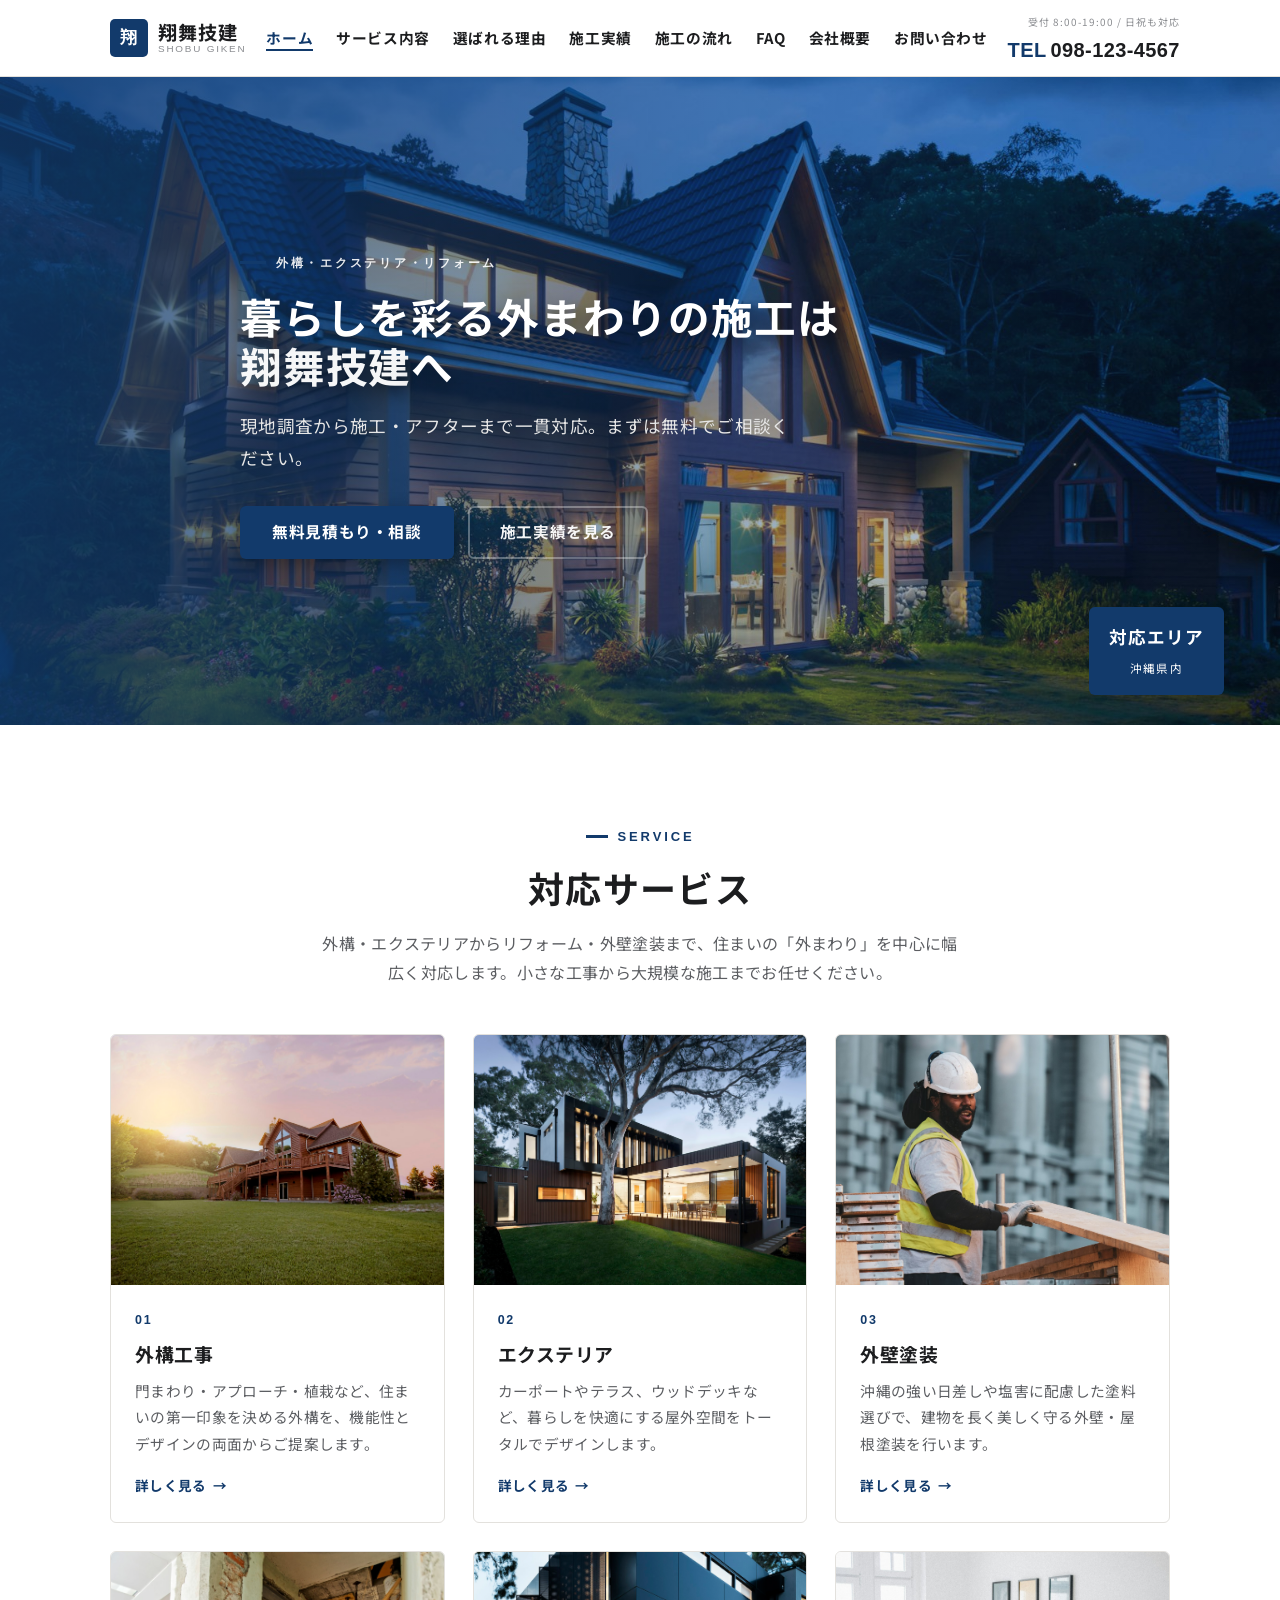
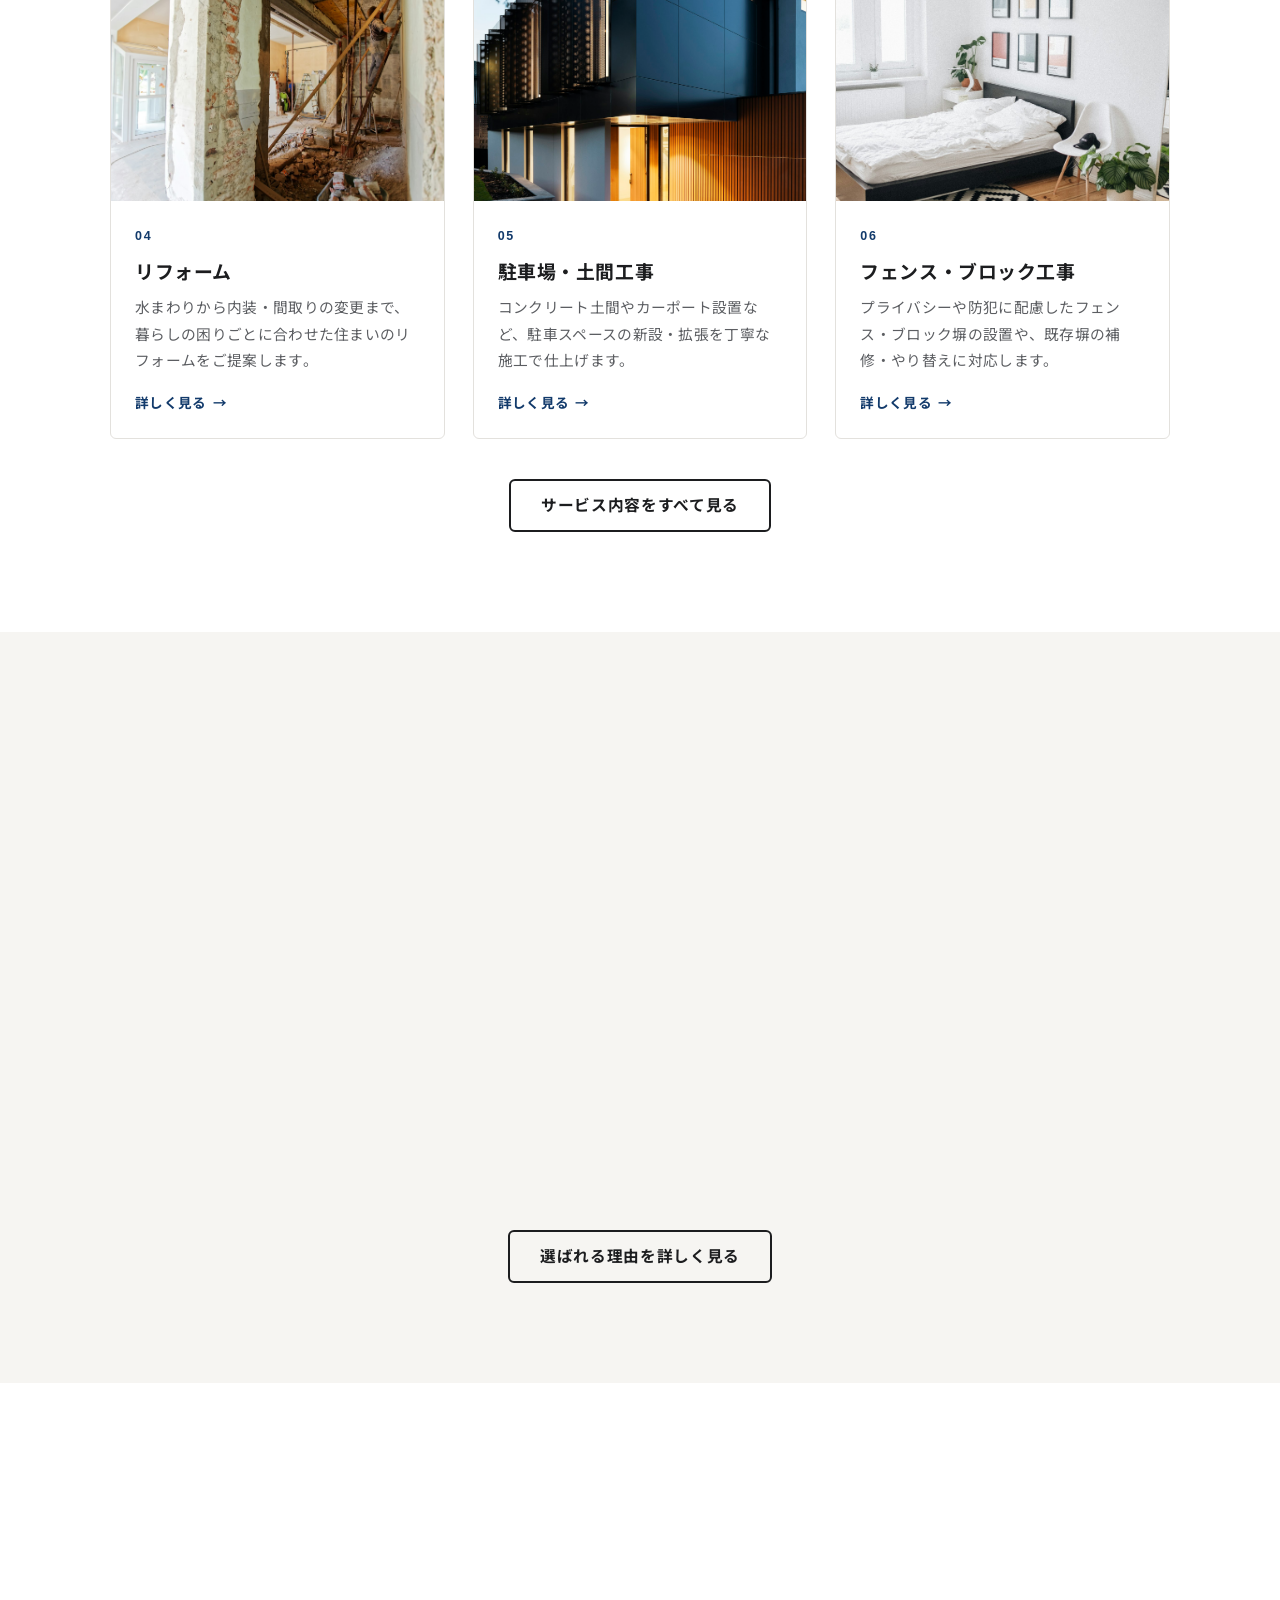
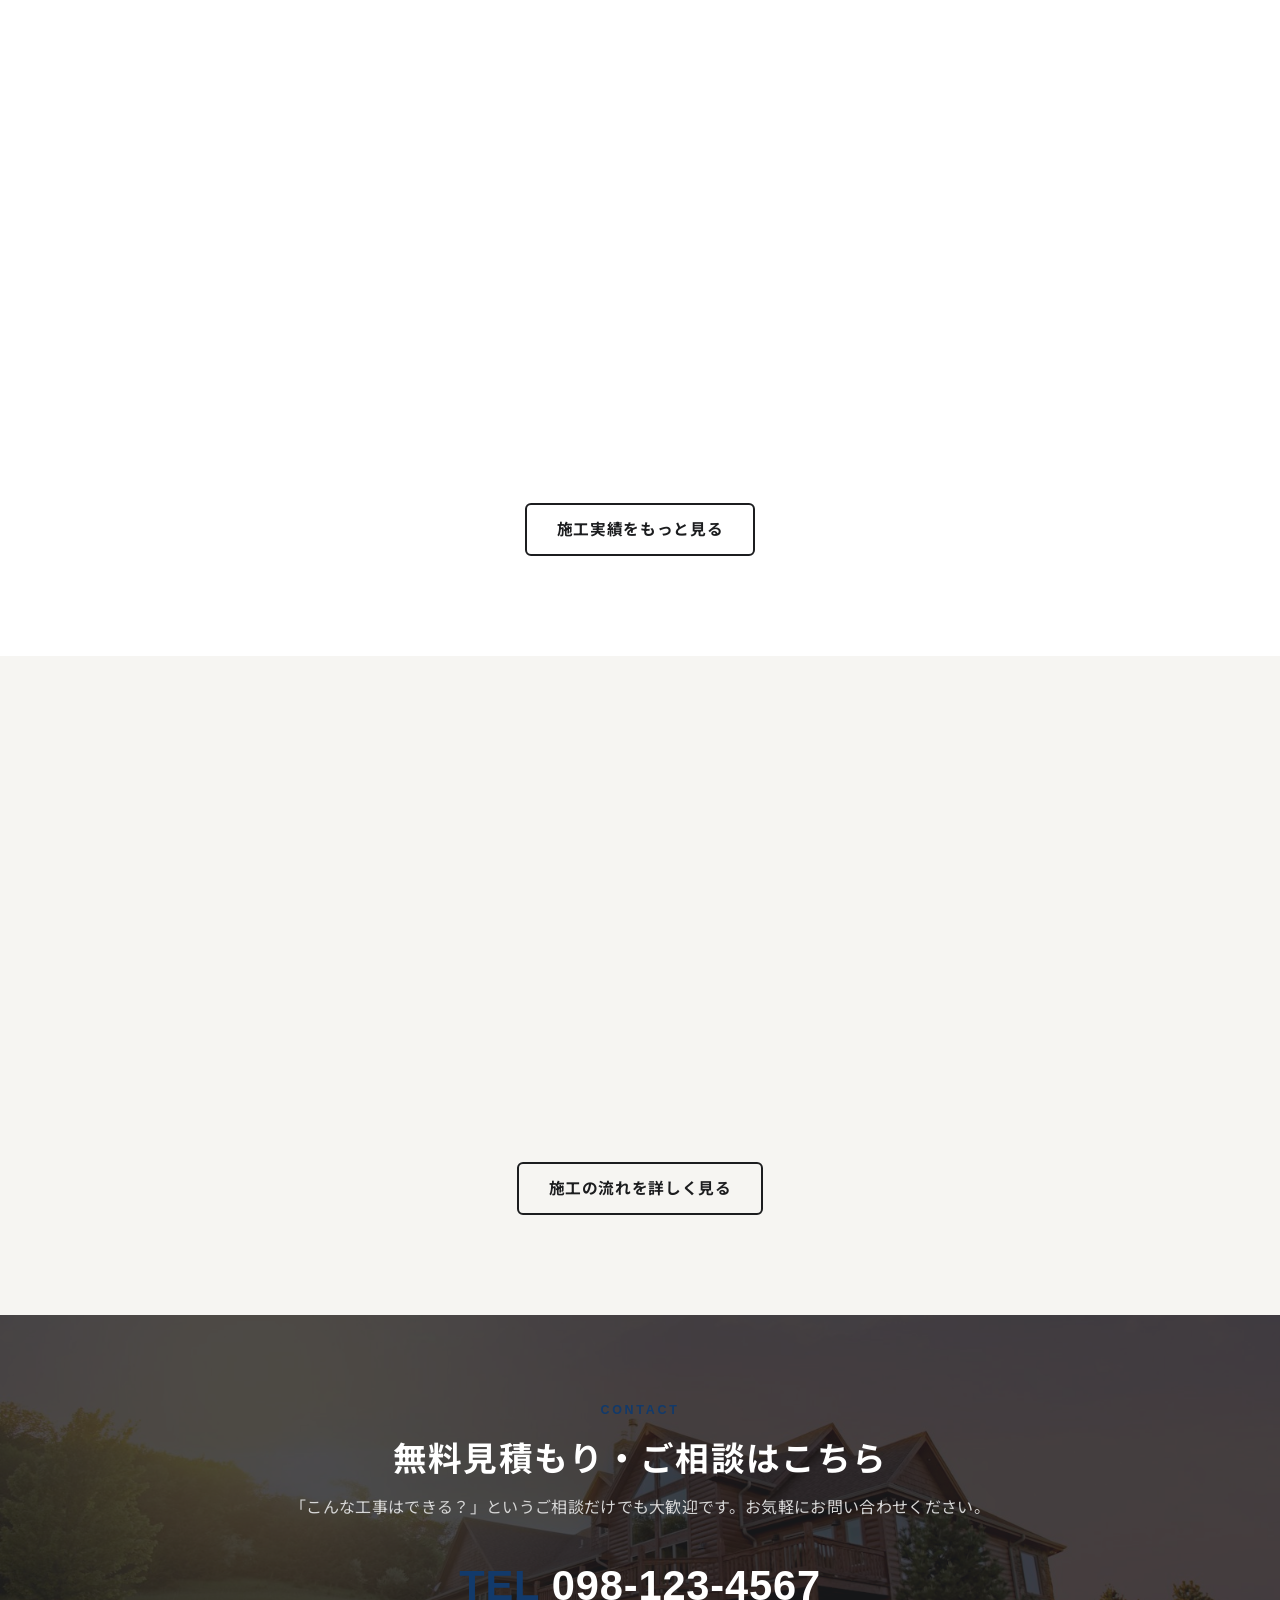
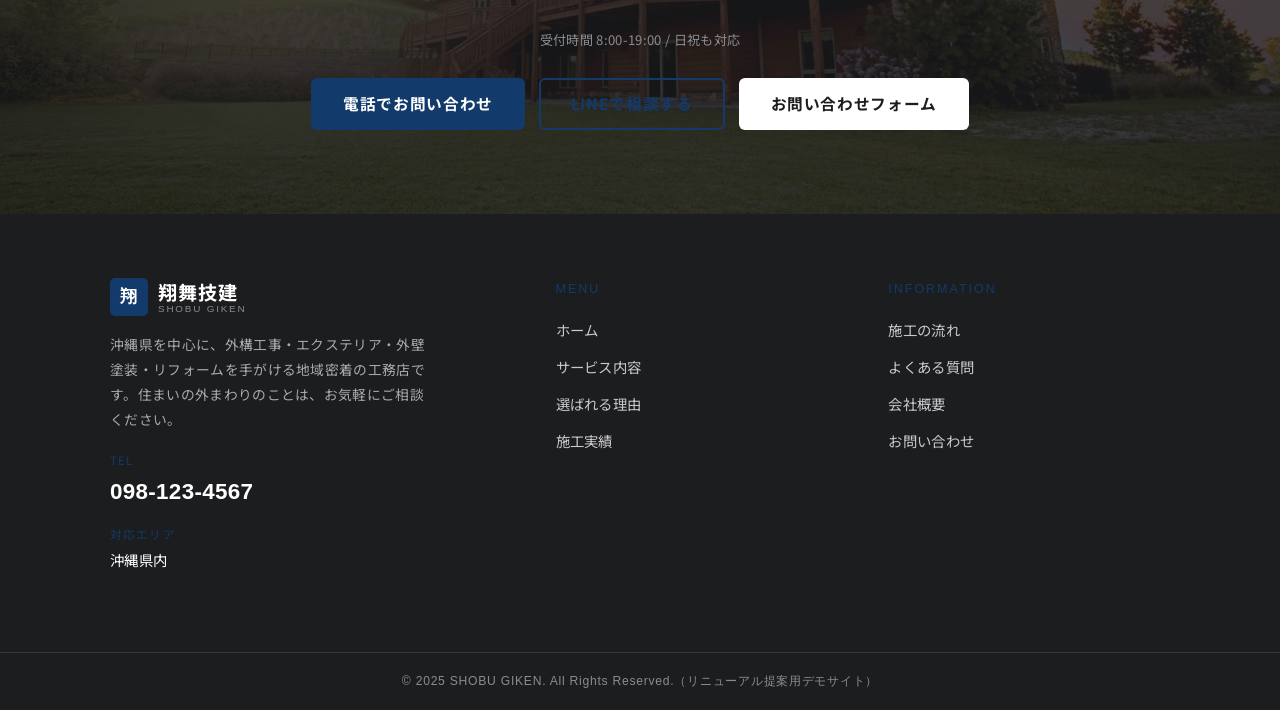
==== commit 2787730a: "画像差しかえ" ====
--- a/index.html
+++ b/index.html
@@ -56,7 +56,7 @@
 
   <!-- ============ ファーストビュー ============ -->
   <section class="hero">
-    <img class="hero__bg" src="https://images.unsplash.com/photo-1568605114967-8130f3a36994?auto=format&fit=crop&w=1600&q=80" alt="外構の施工イメージ">
+    <img class="hero__bg" src="images/hero-exterior.jpg" alt="外構の施工イメージ">
     <div class="container hero__inner">
       <p class="hero__eyebrow">外構・エクステリア・リフォーム</p>
       <h1 class="hero__title">暮らしを彩る外まわりの施工は<br><span class="accent">翔舞技建</span>へ</h1>
@@ -83,7 +83,7 @@
 
       <div class="grid grid--3" style="margin-top:48px;">
         <article class="service-card reveal">
-          <img class="service-card__img" src="https://source.unsplash.com/800x600/?exterior,gate" alt="外構工事の施工イメージ">
+          <img class="service-card__img" src="images/gate.jpg" alt="外構工事の施工イメージ">
           <div class="service-card__body">
             <span class="service-card__no">01</span>
             <h3 class="service-card__title">外構工事</h3>
@@ -93,7 +93,7 @@
         </article>
 
         <article class="service-card reveal">
-          <img class="service-card__img" src="https://source.unsplash.com/800x600/?deck,terrace" alt="エクステリアの施工イメージ">
+          <img class="service-card__img" src="images/deck-terrace.jpg" alt="エクステリアの施工イメージ">
           <div class="service-card__body">
             <span class="service-card__no">02</span>
             <h3 class="service-card__title">エクステリア</h3>
@@ -103,7 +103,7 @@
         </article>
 
         <article class="service-card reveal">
-          <img class="service-card__img" src="https://source.unsplash.com/800x600/?painting,house" alt="外壁塗装の施工イメージ">
+          <img class="service-card__img" src="images/painting.jpg" alt="外壁塗装の施工イメージ">
           <div class="service-card__body">
             <span class="service-card__no">03</span>
             <h3 class="service-card__title">外壁塗装</h3>
@@ -113,7 +113,7 @@
         </article>
 
         <article class="service-card reveal">
-          <img class="service-card__img" src="https://source.unsplash.com/800x600/?interior,renovation" alt="リフォームの施工イメージ">
+          <img class="service-card__img" src="images/reform.jpg" alt="リフォームの施工イメージ">
           <div class="service-card__body">
             <span class="service-card__no">04</span>
             <h3 class="service-card__title">リフォーム</h3>
@@ -123,7 +123,7 @@
         </article>
 
         <article class="service-card reveal">
-          <img class="service-card__img" src="https://source.unsplash.com/800x600/?parking,concrete" alt="駐車場・土間工事の施工イメージ">
+          <img class="service-card__img" src="images/parking.jpg" alt="駐車場・土間工事の施工イメージ">
           <div class="service-card__body">
             <span class="service-card__no">05</span>
             <h3 class="service-card__title">駐車場・土間工事</h3>
@@ -133,7 +133,7 @@
         </article>
 
         <article class="service-card reveal">
-          <img class="service-card__img" src="https://source.unsplash.com/800x600/?fence,wall" alt="フェンス・ブロック工事の施工イメージ">
+          <img class="service-card__img" src="images/fence.jpg" alt="フェンス・ブロック工事の施工イメージ">
           <div class="service-card__body">
             <span class="service-card__no">06</span>
             <h3 class="service-card__title">フェンス・ブロック工事</h3>
@@ -205,7 +205,7 @@
       <div class="grid grid--3" style="margin-top:48px;">
         <article class="work-card reveal">
           <div class="work-card__thumb">
-            <img src="https://placehold.co/800x600/d9d7d3/8a8c90?text=WORKS+01" alt="外構工事の施工事例">
+            <img src="images/gate-2.jpg" alt="外構工事の施工事例">
             <span class="work-card__cat">外構工事</span>
           </div>
           <div class="work-card__body">
@@ -216,7 +216,7 @@
 
         <article class="work-card reveal">
           <div class="work-card__thumb">
-            <img src="https://placehold.co/800x600/d3d1cd/8a8c90?text=WORKS+02" alt="外壁塗装の施工事例">
+            <img src="images/painting-2.jpg" alt="外壁塗装の施工事例">
             <span class="work-card__cat">外壁塗装</span>
           </div>
           <div class="work-card__body">
@@ -227,7 +227,7 @@
 
         <article class="work-card reveal">
           <div class="work-card__thumb">
-            <img src="https://placehold.co/800x600/d9d7d3/8a8c90?text=WORKS+03" alt="駐車場工事の施工事例">
+            <img src="images/parking.jpg" alt="駐車場工事の施工事例">
             <span class="work-card__cat">駐車場工事</span>
           </div>
           <div class="work-card__body">
@@ -278,7 +278,7 @@
 
   <!-- ============ CTA ============ -->
   <section class="cta">
-    <img class="cta__bg" src="https://placehold.co/1600x600/1c1d1f/3a3c42?text=+" alt="">
+    <img class="cta__bg" src="images/gate.jpg" alt="">
     <div class="container cta__inner">
       <p class="cta__eyebrow">Contact</p>
       <h2 class="cta__title">無料見積もり・ご相談はこちら</h2>
--- a/css/style.css
+++ b/css/style.css
@@ -1,4 +1,5 @@
 @charset "UTF-8";
+@import url('https://fonts.googleapis.com/css2?family=Noto+Sans+JP:wght@300;400;700&display=swap');
 /* =============================================================
    翔舞技建 リニューアル提案デモ  共通スタイル
    配色 : 白 / オフホワイト / インク(黒) / グレー + アクセント(オレンジ)
@@ -17,13 +18,14 @@
   --c-gray:    #5c5e62;   /* 本文グレー */
   --c-gray-2:  #8a8c90;   /* 補助テキスト */
   --c-line:    #e3e1dd;   /* 罫線 */
-  --c-accent:  #06c755;   /* アクセント：グリーン（参考サイト寄せ） */
-  --c-accent-d:#058a44;   /* アクセント濃（hover） */
-  --c-line-acc:#dff8e8;   /* アクセント薄 */
+  --c-accent:  #123a6b;   /* アクセント：ネイビーブルー（落ち着いた印象） */
+  --c-accent-d:#0a2b54;   /* アクセント濃（hover） */
+  --c-line-acc:#e7eefc;   /* アクセント薄 */
 
   /* タイポ */
-  --font-base: "Hiragino Kaku Gothic ProN", "Hiragino Sans",
+  --font-base: 'Noto Sans JP', "Hiragino Kaku Gothic ProN", "Hiragino Sans",
                "BIZ UDPGothic", "Yu Gothic", "Meiryo", system-ui, sans-serif;
+  --font-heading: 'Noto Sans JP', "Hiragino Kaku Gothic ProN", sans-serif;
   --font-en:   "Helvetica Neue", Arial, "Hiragino Kaku Gothic ProN", sans-serif;
 
   /* レイアウト */
@@ -58,7 +60,7 @@
 
 a { color: inherit; text-decoration: none; transition: color 0.2s ease; }
 
-h1, h2, h3, h4 { line-height: 1.4; margin: 0; font-weight: 700; }
+h1, h2, h3, h4 { font-family: var(--font-heading); line-height: 1.4; margin: 0; font-weight: 700; }
 
 p { margin: 0; }
 
@@ -330,13 +332,14 @@
   object-fit: cover;
   z-index: -2;
 }
-.hero::after { /* 暗幕オーバーレイ（色味を参考サイト寄せのグリーン系に調整） */
+.hero::after { /* 暗幕オーバーレイ（ネイビーブルー基調・明るめ） */
   content: "";
   position: absolute; inset: 0;
-  background: linear-gradient(90deg, rgba(6,40,30,0.80) 0%, rgba(6,40,30,0.44) 55%, rgba(6,40,30,0.18) 100%);
+  /* 元の明るめグラデーションに戻す（過度に濃くしない） */
+  background: linear-gradient(90deg, rgba(18,58,107,0.80) 0%, rgba(18,58,107,0.44) 55%, rgba(18,58,107,0.18) 100%);
   z-index: -1;
 }
-.hero__inner { padding-block: 60px; max-width: 720px; }
+.hero__inner { padding-block: 60px; max-width: 880px; }
 .hero__eyebrow {
   display: inline-flex; align-items: center; gap: 10px;
   font-family: var(--font-en);
@@ -345,14 +348,22 @@
 }
 .hero__eyebrow::before { content: ""; width: 26px; height: 3px; background: var(--c-accent); }
 .hero__title {
-  font-size: clamp(1.7rem, 1.1rem + 3.2vw, 3.1rem);
-  line-height: 1.35;
-  letter-spacing: 0.03em;
+  color: #ffffff;
+  font-size: clamp(1.6rem, 1.05rem + 2.6vw, 2.6rem); /* 上限を下げて極端な拡大を抑制 */
+  line-height: 1.18;
+  letter-spacing: 0.02em;
   margin-bottom: 20px;
+  max-width: min(880px, 88%); /* 横幅を制限して改行バランスを整える */
+  text-shadow: 0 8px 22px rgba(0,0,0,0.6); /* 背景画像と分離するための影 */
+  word-break: keep-all; /* 日本語の不自然な途中改行を抑える */
 }
 .hero__title .accent { color: var(--c-accent); }
 .hero__sub { font-size: clamp(0.95rem, 0.9rem + 0.3vw, 1.1rem); color: #e6e6e6; margin-bottom: 32px; max-width: 560px; }
 .hero__actions { display: flex; flex-wrap: wrap; gap: 14px; }
+
+/* ヒーロー上のアクセント文字は背景が濃いため白系で上書きして可読性を確保 */
+.hero .accent { color: rgba(255,255,255,0.96); text-shadow: 0 6px 18px rgba(0,0,0,0.55); }
+.hero__eyebrow { color: rgba(255,255,255,0.9); }
 
 /* 下部の地域バッジ */
 .hero__badge {
@@ -367,6 +378,21 @@
   z-index: 1;
   box-shadow: var(--shadow);
 }
+
+/* ヒーロー内のボタン（アウトライン等）が背景と近い色で見づらいため上書き */
+.hero__actions .btn { z-index: 2; }
+.hero .btn--line {
+  color: rgba(255,255,255,0.95);
+  border-color: rgba(255,255,255,0.32);
+  background: transparent;
+}
+.hero .btn--line:hover {
+  background: rgba(255,255,255,0.06);
+  border-color: rgba(255,255,255,0.72);
+  color: #fff;
+}
+.hero .btn--ghost-light { color: rgba(255,255,255,0.95); border-color: rgba(255,255,255,0.6); }
+.hero .btn--primary { box-shadow: 0 6px 18px rgba(0,0,0,0.35); }
 .hero__badge strong { display: block; font-size: 1.1rem; letter-spacing: 0.06em; }
 .hero__badge span { font-size: 0.72rem; letter-spacing: 0.1em; }
 
@@ -395,9 +421,32 @@
   background: var(--c-paper);
   border-bottom: 1px solid var(--c-line);
   font-size: 0.8rem;
-}
-.breadcrumb ol { display: flex; flex-wrap: wrap; gap: 8px; align-items: center; padding-block: 12px; color: var(--c-gray); }
+  -webkit-overflow-scrolling: touch;
+}
+.breadcrumb ol {
+  display: flex;
+  flex-wrap: wrap; /* allow wrapping on narrow screens */
+  gap: 8px;
+  align-items: center;
+  padding-block: 12px;
+  color: var(--c-gray);
+}
+.breadcrumb li {
+  display: inline-flex;
+  align-items: center;
+  flex: none;
+}
+.breadcrumb a {
+  display: inline-block;
+  padding: 6px 4px; /* larger touch target */
+}
 .breadcrumb li::after { content: "›"; margin-left: 8px; color: var(--c-gray-2); }
+.breadcrumb li:last-child::after { content: none; }
+
+/* Small screen tweaks */
+@media (max-width: 520px) {
+  .breadcrumb ol { gap: 6px; font-size: 0.78rem; }
+}
 .breadcrumb li:last-child::after { content: ""; }
 .breadcrumb a:hover { color: var(--c-accent); }
 .breadcrumb [aria-current="page"] { color: var(--c-ink); font-weight: 700; }
